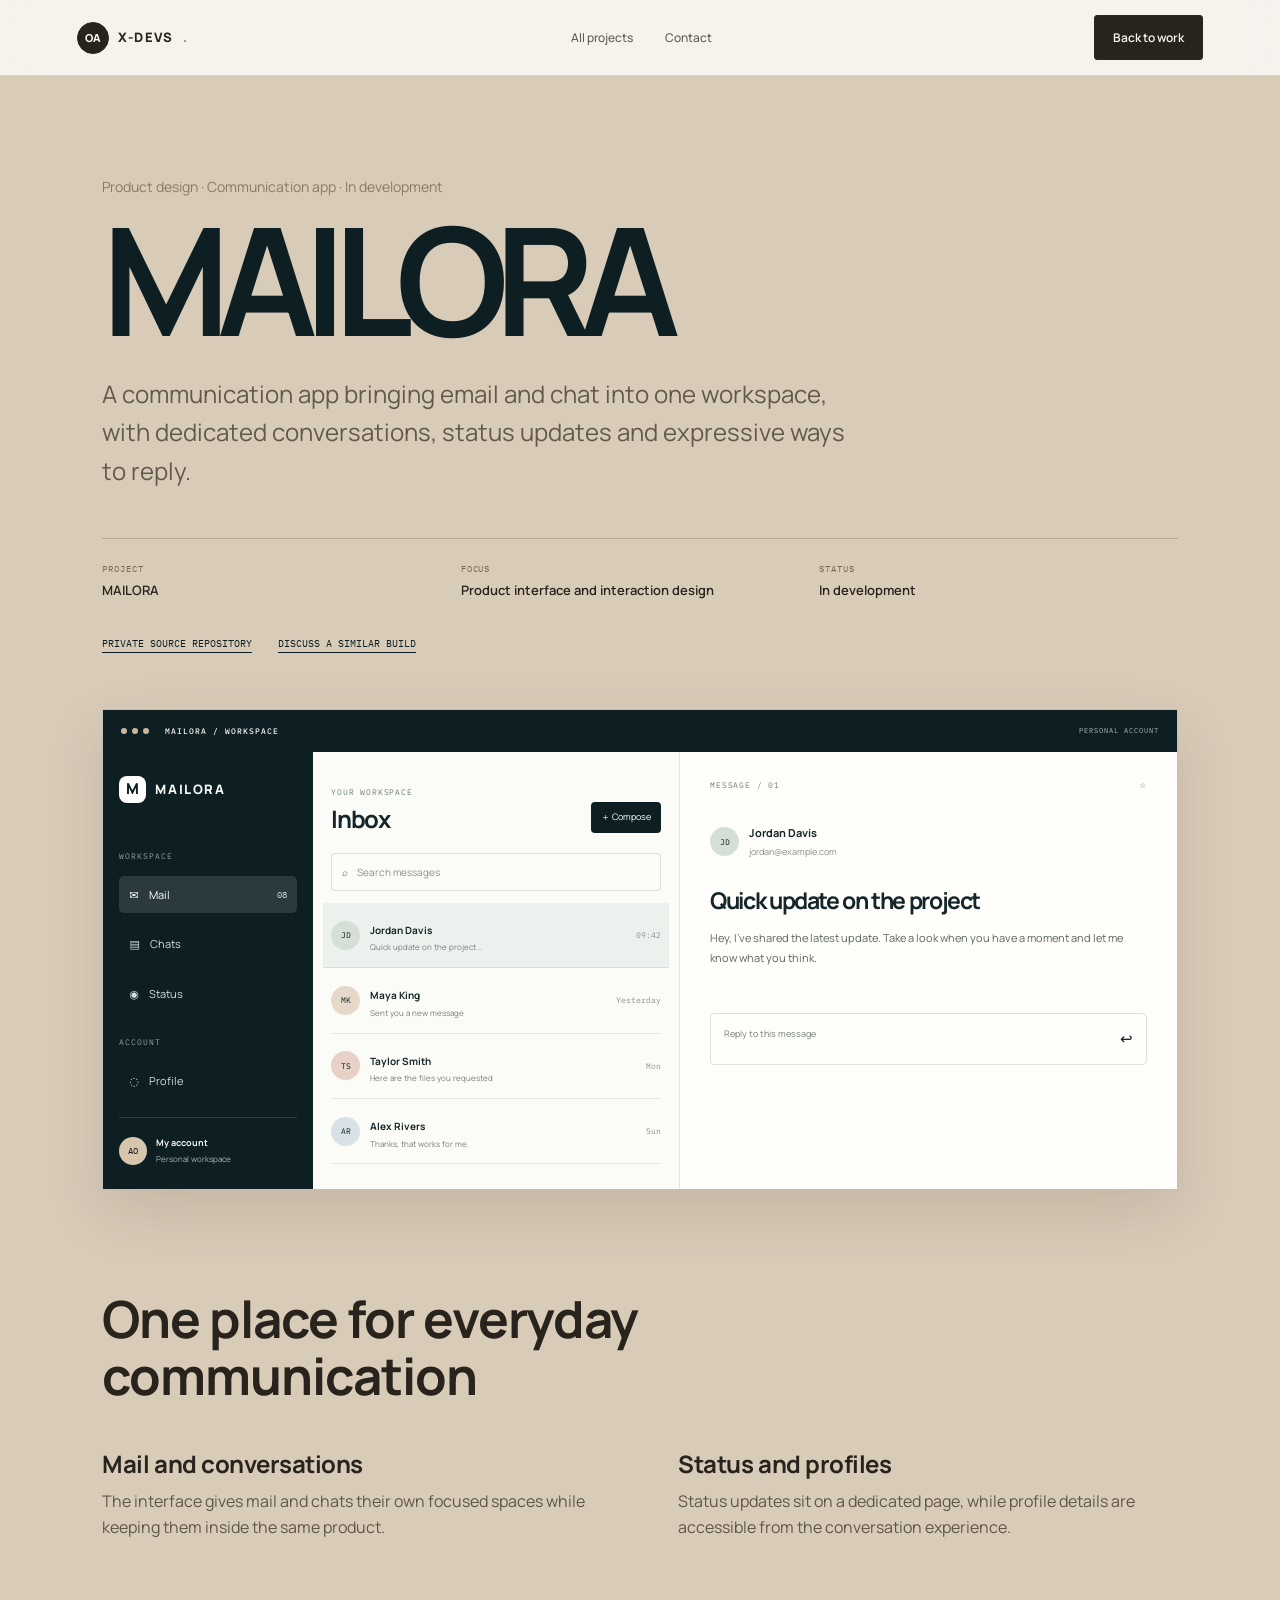
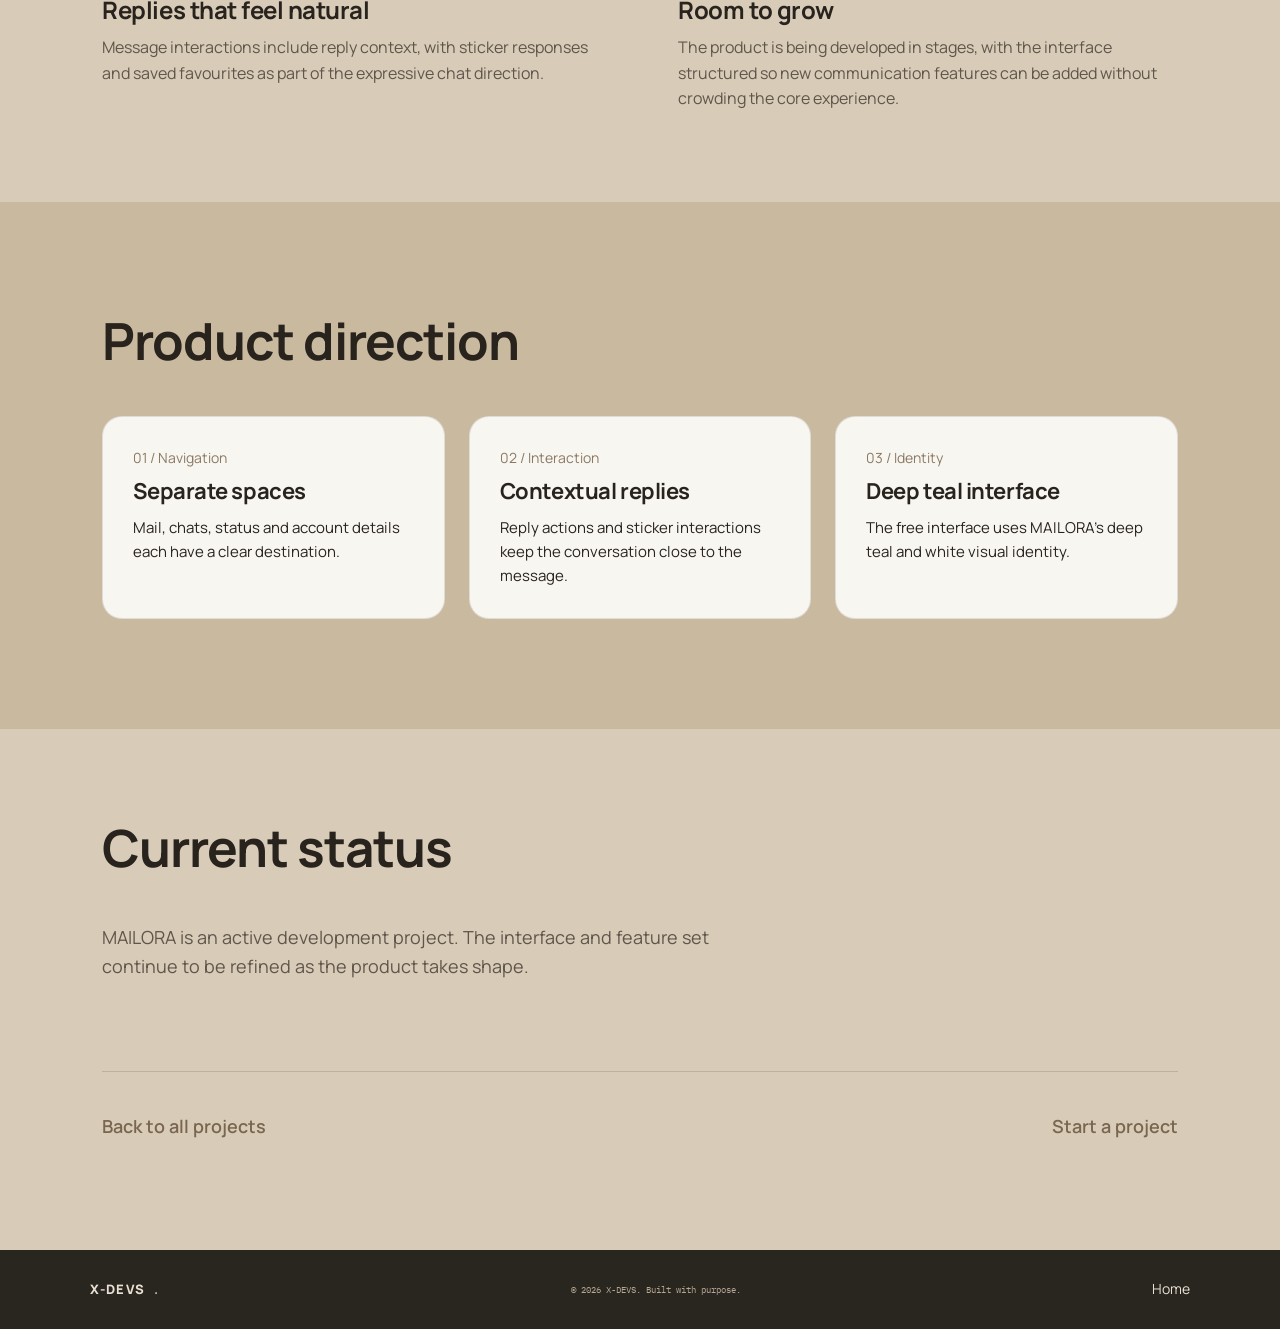
==== project-mailora.html @ 0a4af53b "Add MAILORA product case study" ====
<!DOCTYPE html>
<html lang="en" data-type="software" data-radius="sharp" data-buttons="solid" data-motion="quiet">
<head>
  <meta charset="UTF-8">
  <meta name="viewport" content="width=device-width, initial-scale=1">
  <meta name="description" content="MAILORA is a communication app bringing email and chat into one workspace. Product design and development by X-DEVS.">
  <meta name="theme-color" content="#0D1F23">
  <meta name="page-type" content="software">
  <meta name="site-kind" content="software">
  <title>MAILORA — Product case study | X-DEVS</title>
  <link rel="preconnect" href="https://fonts.googleapis.com">
  <link rel="preconnect" href="https://fonts.gstatic.com" crossorigin>
  <link href="https://fonts.googleapis.com/css2?family=IBM+Plex+Mono:wght@400;500;600&family=Manrope:wght@400;500;600;700;800&display=swap" rel="stylesheet">
  <link rel="stylesheet" href="style.css">
  <link rel="stylesheet" href="portfolio-refresh.css">
</head>
<body class="mailora-case">
  <header class="site-header">
    <a class="wordmark" href="index.html"><span class="wordmark-mark">OA</span> X-DEVS<span class="wordmark-dot">.</span></a>
    <nav aria-label="Case study navigation"><a href="index.html#showcase">All projects</a><a href="index.html#contact">Contact</a></nav>
    <a class="header-cta" href="index.html#showcase">Back to work</a>
  </header>
  <main class="case">
    <section class="case-hero mailora-case-hero">
      <p class="kicker">Product design · Communication app · In development</p>
      <h1>MAILORA</h1>
      <p class="case-lede">A communication app bringing email and chat into one workspace, with dedicated conversations, status updates and expressive ways to reply.</p>
      <dl class="case-meta">
        <div><dt>Project</dt><dd>MAILORA</dd></div>
        <div><dt>Focus</dt><dd>Product interface and interaction design</dd></div>
        <div><dt>Status</dt><dd>In development</dd></div>
      </dl>
      <div class="links"><a href="https://github.com/ghostichukwu002/Mailora" target="_blank" rel="noopener">Private source repository</a><a href="index.html#contact">Discuss a similar build</a></div>
    </section>

    <section class="mailora-product-frame" aria-label="MAILORA interface preview">
      <div class="mailora-product-bar"><span><i></i><i></i><i></i></span><b>MAILORA / WORKSPACE</b><small>PERSONAL ACCOUNT</small></div>
      <div class="mailora-product-ui">
        <aside class="mailora-side">
          <div class="mailora-product-brand"><span>M</span> MAILORA</div>
          <div class="mailora-nav-label">WORKSPACE</div>
          <div class="mailora-nav-item is-current">✉ <span>Mail</span><b>08</b></div>
          <div class="mailora-nav-item">▤ <span>Chats</span></div>
          <div class="mailora-nav-item">◉ <span>Status</span></div>
          <div class="mailora-nav-label">ACCOUNT</div>
          <div class="mailora-nav-item">◌ <span>Profile</span></div>
          <div class="mailora-user"><span>AO</span><div><b>My account</b><small>Personal workspace</small></div></div>
        </aside>
        <div class="mailora-inbox">
          <div class="mailora-inbox-head"><div><small>YOUR WORKSPACE</small><h2>Inbox</h2></div><span>＋ Compose</span></div>
          <div class="mailora-search">⌕ <span>Search messages</span></div>
          <div class="mailora-message is-selected"><span class="mailora-avatar">JD</span><div><b>Jordan Davis</b><p>Quick update on the project...</p></div><time>09:42</time></div>
          <div class="mailora-message"><span class="mailora-avatar alt">MK</span><div><b>Maya King</b><p>Sent you a new message</p></div><time>Yesterday</time></div>
          <div class="mailora-message"><span class="mailora-avatar warm">TS</span><div><b>Taylor Smith</b><p>Here are the files you requested</p></div><time>Mon</time></div>
          <div class="mailora-message"><span class="mailora-avatar pale">AR</span><div><b>Alex Rivers</b><p>Thanks, that works for me.</p></div><time>Sun</time></div>
        </div>
        <div class="mailora-reading">
          <div class="mailora-reading-top"><span>MESSAGE / 01</span><span>☆</span></div>
          <div class="mailora-sender"><span class="mailora-avatar">JD</span><div><b>Jordan Davis</b><small>jordan@example.com</small></div></div>
          <h3>Quick update on the project</h3>
          <p>Hey, I've shared the latest update. Take a look when you have a moment and let me know what you think.</p>
          <div class="mailora-reply">Reply to this message <span>↩</span></div>
        </div>
      </div>
    </section>

    <section class="case-section">
      <h2>One place for everyday communication</h2>
      <div class="case-grid">
        <div><h3>Mail and conversations</h3><p>The interface gives mail and chats their own focused spaces while keeping them inside the same product.</p></div>
        <div><h3>Status and profiles</h3><p>Status updates sit on a dedicated page, while profile details are accessible from the conversation experience.</p></div>
        <div><h3>Replies that feel natural</h3><p>Message interactions include reply context, with sticker responses and saved favourites as part of the expressive chat direction.</p></div>
        <div><h3>Room to grow</h3><p>The product is being developed in stages, with the interface structured so new communication features can be added without crowding the core experience.</p></div>
      </div>
    </section>

    <section class="case-section harbor-band">
      <h2>Product direction</h2>
      <div class="arch">
        <div class="arch-node"><p class="kicker">01 / Navigation</p><h3>Separate spaces</h3><p>Mail, chats, status and account details each have a clear destination.</p></div>
        <div class="arch-node"><p class="kicker">02 / Interaction</p><h3>Contextual replies</h3><p>Reply actions and sticker interactions keep the conversation close to the message.</p></div>
        <div class="arch-node"><p class="kicker">03 / Identity</p><h3>Deep teal interface</h3><p>The free interface uses MAILORA's deep teal and white visual identity.</p></div>
      </div>
    </section>

    <section class="case-section"><h2>Current status</h2><p class="case-note">MAILORA is an active development project. The interface and feature set continue to be refined as the product takes shape.</p></section>
    <nav class="case-next" aria-label="More work"><a href="index.html#showcase">Back to all projects</a><a href="index.html#contact">Start a project</a></nav>
  </main>
  <footer class="site-footer"><span class="wordmark">X-DEVS<span class="wordmark-dot">.</span></span><p>© 2026 X-DEVS. Built with purpose.</p><a href="index.html">Home</a></footer>
</body>
</html>
---- style.css ----
/* =========================
   Okafor Anointing: deep blue system
   Display: Bricolage Grotesque · Body: Hanken Grotesk
========================= */

:root{
  --mid:#06142E;
  --harbor:#0C2250;
  --cobalt:#2A5BD7;
  --cobalt-hi:#3D6FE8;
  --glacier:#9CC3FF;
  --mist:#EEF3FB;
  --ink:#0B1630;
  --slate:#4F6287;
  --text:#E6EEFB;
  --muted:#A9BCDD;
  --dim:#7F95BD;
  --line:rgba(156,195,255,.16);
  --display:"Bricolage Grotesque",system-ui,sans-serif;
  --body:"Hanken Grotesk",system-ui,sans-serif;
}

*{box-sizing:border-box;margin:0;padding:0}
html{scroll-behavior:smooth;scroll-padding-top:96px}
body{
  font-family:var(--body);
  background:var(--mid);
  color:var(--text);
  line-height:1.6;
  -webkit-font-smoothing:antialiased;
  overflow-x:hidden;
}
h1,h2,h3{font-family:var(--display);font-weight:700;letter-spacing:-.02em;line-height:1.1}
a{color:inherit}
ul,ol{list-style:none}
input,select,textarea,button{font:inherit;color:inherit}
:focus-visible{outline:2px solid var(--glacier);outline-offset:3px;border-radius:4px}
[hidden]{display:none!important}

/* Intro curtain */
.intro{position:fixed;inset:0;z-index:300;background:var(--mid);display:grid;place-items:center;animation:introOut .8s ease 1s forwards;pointer-events:none}
.intro-mark{font-family:var(--display);font-weight:700;font-size:44px;letter-spacing:-.04em;color:var(--text);opacity:0;animation:introMark .7s ease .1s forwards}
@keyframes introMark{to{opacity:1}}
@keyframes introOut{to{opacity:0;visibility:hidden}}

/* Scroll progress */
.progress{position:fixed;top:0;left:0;height:2px;width:0;background:var(--glacier);z-index:200}

/* Header */
.site-header{
  position:sticky;top:0;z-index:100;
  height:76px;display:flex;align-items:center;justify-content:space-between;
  padding:0 6vw;
  background:rgba(6,20,46,.72);
  backdrop-filter:blur(14px);
  border-bottom:1px solid transparent;
  transition:border-color .3s ease;
}
.site-header.scrolled{border-color:var(--line)}
.wordmark{font-family:var(--display);font-weight:700;font-size:17px;text-decoration:none;color:var(--text);letter-spacing:-.01em}
.site-header nav{display:flex;gap:32px}
.site-header nav a{position:relative;padding:4px 0;color:var(--muted);text-decoration:none;font-size:14px;font-weight:500;transition:color .25s}
.site-header nav a::after{content:"";position:absolute;left:0;right:0;bottom:-2px;height:1px;background:var(--glacier);transform:scaleX(0);transform-origin:left;transition:transform .4s cubic-bezier(.2,.8,.2,1)}
.site-header nav a:hover,.site-header nav a.active{color:var(--text)}
.site-header nav a:hover::after,.site-header nav a.active::after{transform:scaleX(1)}
.header-cta{background:var(--cobalt);color:#fff;text-decoration:none;font-size:14px;font-weight:600;padding:10px 18px;border-radius:999px;transition:background .25s ease}
.header-cta:hover{background:var(--cobalt-hi)}
.menu-toggle{display:none;background:none;border:0;cursor:pointer;padding:8px}
.menu-toggle i{display:block;width:22px;height:2px;background:var(--text);margin:5px 0;border-radius:2px}

/* Shared sections */
.section{padding:128px 8vw;position:relative}
.section > *{max-width:1240px;margin-left:auto;margin-right:auto}
.section-title{font-size:clamp(38px,4.6vw,64px);max-width:18ch;margin-bottom:56px}
.harbor{background:var(--harbor)}
.light{background:var(--mist);color:var(--ink)}
.light .section-title{color:var(--ink)}
.kicker{font-size:14px;color:var(--glacier);margin-bottom:10px}

/* Reveal on scroll */
[data-reveal]{opacity:0;transform:translateY(22px);transition:opacity .9s ease,transform .9s cubic-bezier(.2,.8,.2,1)}
[data-reveal].is-visible{opacity:1;transform:none}

/* Buttons and text links */
.btn{display:inline-flex;align-items:center;padding:15px 24px;border-radius:999px;text-decoration:none;font-size:15px;font-weight:600;border:0;cursor:pointer;transition:background .25s ease,border-color .25s ease,transform .25s ease,color .25s ease}
.btn.primary{background:var(--cobalt);color:#fff}
.btn.primary:hover{background:var(--cobalt-hi);transform:translateY(-2px)}
.btn.ghost{border:1px solid rgba(156,195,255,.35);color:var(--text)}
.btn.ghost:hover{border-color:var(--glacier);transform:translateY(-2px)}
.text-link{display:inline-block;margin-top:10px;color:var(--glacier);font-weight:600;text-decoration:none;border-bottom:1px solid transparent;transition:border-color .25s}
.text-link:hover{border-color:var(--glacier)}

/* Hero */
.hero{
  min-height:calc(100vh - 76px);
  display:grid;grid-template-columns:1.1fr .9fr;gap:4vw;align-items:center;
  padding:64px 8vw 88px;max-width:1360px;margin:0 auto;
}
.status{display:inline-flex;align-items:center;gap:10px;font-size:14px;color:var(--glacier);margin-bottom:30px}
.pulse{width:8px;height:8px;border-radius:50%;background:var(--glacier);animation:ping 2.4s infinite}
@keyframes ping{0%{box-shadow:0 0 0 0 rgba(156,195,255,.55)}70%,100%{box-shadow:0 0 0 12px rgba(156,195,255,0)}}
.hero h1{font-size:clamp(46px,6vw,88px);line-height:1;letter-spacing:-.04em}
.line{display:block;overflow:hidden;padding-bottom:.08em}
.line span{display:inline-block;transform:translateY(110%);animation:rise 1s cubic-bezier(.2,.8,.2,1) forwards;animation-delay:calc(var(--i,0) * .14s + 1.2s)}
@keyframes rise{to{transform:none}}
.lead{font-size:19px;color:var(--muted);max-width:34em;margin:28px 0 26px}
.roles{display:flex;gap:8px;flex-wrap:wrap;margin-bottom:36px}
.roles li{font-size:13px;color:var(--text);background:var(--harbor);border:1px solid var(--line);padding:6px 14px;border-radius:999px}
.hero-actions{display:flex;gap:14px;flex-wrap:wrap}

/* Hero diagram */
.hero-map{margin:0}
.hero-map svg{width:100%;height:auto;display:block}
.map-path{fill:none;stroke:var(--glacier);stroke-width:1.5;opacity:.85;stroke-dasharray:1;stroke-dashoffset:1;animation:draw 1.6s ease 2s forwards}
@keyframes draw{to{stroke-dashoffset:0}}
.node{opacity:0;animation:fade .6s ease forwards;animation-delay:var(--d,0s)}
@keyframes fade{to{opacity:1}}
.node text{fill:var(--muted);font:500 14px var(--body)}
.node .dot{fill:var(--mid);stroke:var(--glacier);stroke-width:1.5}
.node.launch .dot{fill:var(--cobalt);stroke:var(--cobalt)}
.node.launch text{fill:var(--text)}
.halo{fill:var(--cobalt);opacity:.45;transform-box:fill-box;transform-origin:center;animation:halo 2.6s ease-out infinite 3.2s}
@keyframes halo{from{transform:scale(1);opacity:.45}to{transform:scale(3.4);opacity:0}}

/* About */
.split{display:grid;grid-template-columns:1fr 1fr;gap:8vw;align-items:start}
.split .section-title{margin-bottom:0}
.prose p{color:var(--muted);margin-bottom:18px}
.prose .big{font-size:24px;line-height:1.4;color:var(--text);font-weight:500}
.stat-cards{display:grid;grid-template-columns:repeat(3,1fr);gap:18px;margin-top:88px}
.stat-card{background:var(--mid);border:1px solid var(--line);border-radius:18px;padding:28px}
.stat-card dt{font-size:14px;color:var(--dim)}
.stat-card dd{font-family:var(--display);font-size:30px;font-weight:700;margin-top:10px;letter-spacing:-.02em;color:var(--text)}

/* Showcase tabs */
.tabs{display:inline-flex;gap:4px;padding:5px;border-radius:999px;background:var(--mid);border:1px solid var(--line);margin-bottom:48px;flex-wrap:wrap}
.tab{background:none;border:0;padding:11px 22px;border-radius:999px;color:var(--muted);font-size:15px;font-weight:600;cursor:pointer;transition:background .3s ease,color .3s ease}
.tab:hover{color:var(--text)}
.tab.is-active{background:var(--cobalt);color:#fff}
.panel{animation:panelIn .6s cubic-bezier(.2,.8,.2,1)}
@keyframes panelIn{from{opacity:0;transform:translateY(12px)}to{opacity:1;transform:none}}

/* Project cards */
.project-grid{display:grid;grid-template-columns:repeat(3,1fr);gap:24px}
.project-card{display:flex;flex-direction:column;background:var(--mid);border:1px solid var(--line);border-radius:20px;overflow:hidden;text-decoration:none;transition:border-color .3s ease,transform .4s cubic-bezier(.2,.8,.2,1)}
.project-card:hover{border-color:rgba(156,195,255,.4);transform:translateY(-4px)}
.project-card--feature{grid-column:span 2}
.thumb{height:260px;overflow:hidden;background:var(--harbor)}
.thumb img{width:100%;height:100%;object-fit:cover;object-position:top;display:block;transition:transform 1.2s cubic-bezier(.2,.8,.2,1)}
.project-card:hover .thumb img{transform:scale(1.03)}
.card-body{padding:26px 26px 30px}
.card-body h3{font-size:24px;margin-bottom:8px}
.card-body > p:not(.kicker){color:var(--muted);font-size:15px}
.card-link{display:inline-block;margin-top:16px;color:var(--glacier);font-weight:600;font-size:15px}
.vis{height:200px;display:flex;align-items:center;justify-content:center;background:var(--harbor)}
.vis-rx{background:radial-gradient(circle at 30% 20%,var(--cobalt),var(--harbor) 72%)}
.vis-rx span{font-family:var(--display);font-weight:700;font-size:72px;letter-spacing:-.05em;color:#fff}
.vis-dash{align-items:flex-end;gap:12px;padding:32px}
.vis-dash i{flex:1;height:var(--h);border-radius:6px 6px 2px 2px;background:linear-gradient(var(--glacier),var(--cobalt))}
.vis-brand{display:grid;grid-template-columns:repeat(3,1fr);gap:10px;padding:18px}
.vis-brand i{border-radius:12px;background:var(--c)}

/* Tech stack chips */
.chips{display:grid;grid-template-columns:repeat(4,1fr);gap:14px}
.chip{display:flex;align-items:center;gap:14px;background:var(--mid);border:1px solid var(--line);border-radius:16px;padding:18px 20px;font-weight:600;transition:border-color .3s ease,transform .3s ease}
.chip:hover{border-color:rgba(156,195,255,.4);transform:translateY(-2px)}
.chip-mark{display:grid;place-items:center;width:42px;height:42px;border-radius:12px;background:var(--cobalt);color:#fff;font-family:var(--display);font-weight:700;font-size:14px;letter-spacing:.02em}

/* Design tab */
.design-grid{display:grid;grid-template-columns:1.1fr 1fr;gap:6vw;align-items:start}
.palette{display:grid;grid-template-columns:repeat(5,1fr);gap:0;border-radius:20px;overflow:hidden;border:1px solid var(--line);height:360px}
.swatch{background:var(--c);display:flex;flex-direction:column;justify-content:flex-end;padding:16px;color:#E6EEFB}
.swatch span{font-weight:600;font-size:14px}
.swatch small{font-size:12px;opacity:.75}
.swatch:nth-child(n+3){color:#06142E}
.design-notes h3{font-size:30px;margin-bottom:14px}
.design-notes > p{color:var(--muted);margin-bottom:24px}
.check-list li{position:relative;padding:10px 0 10px 28px;border-top:1px solid var(--line);color:var(--text)}
.check-list li::before{content:"";position:absolute;left:2px;top:19px;width:10px;height:6px;border-left:2px solid var(--glacier);border-bottom:2px solid var(--glacier);transform:rotate(-45deg)}

/* Services (light) */
.services-grid{display:grid;grid-template-columns:1fr 1fr;gap:0 7vw}
.service{padding:36px 0;border-top:1px solid #C9D6EA}
.service h3{font-size:26px;color:var(--ink);margin-bottom:10px}
.service p:not(.kicker){color:var(--slate);max-width:32em}
.service .kicker{color:var(--cobalt)}

/* Process */
.steps{display:grid;grid-template-columns:repeat(4,1fr);gap:28px}
.steps li{border-top:2px solid var(--cobalt);padding-top:24px}
.steps span{font-family:var(--display);font-weight:600;font-size:15px;color:var(--cobalt)}
.steps h3{font-size:24px;color:var(--ink);margin:12px 0 10px}
.steps p{color:var(--slate);font-size:15px}

/* Contact */
.contact{padding-top:40px}
.contact-card{position:relative;overflow:hidden;background:var(--harbor);border:1px solid var(--line);border-radius:28px;padding:72px 7vw;display:grid;grid-template-columns:1fr 1fr;gap:6vw;align-items:start}
.contact-card::before{content:"";position:absolute;width:560px;height:560px;right:-220px;top:-240px;border-radius:50%;background:radial-gradient(circle,rgba(42,91,215,.45),transparent 65%);pointer-events:none}
.contact-intro,.contact-form{position:relative}
.contact-intro h2{font-size:clamp(38px,4.6vw,60px);margin-bottom:18px}
.contact-intro > p{color:var(--muted);max-width:30em;margin-bottom:36px}
.contact-links{display:flex;gap:26px;flex-wrap:wrap}
.contact-links a{color:var(--muted);text-decoration:none;font-size:15px;transition:color .25s}
.contact-links a:hover{color:var(--text)}
.contact-form{display:grid;gap:18px}
.contact-form label{display:grid;gap:8px;font-size:14px;color:var(--muted)}
.contact-form input,.contact-form select,.contact-form textarea{background:var(--mid);border:1px solid var(--line);border-radius:12px;padding:13px 15px;color:var(--text);transition:border-color .25s ease}
.contact-form textarea{resize:vertical;min-height:120px}
.contact-form input:focus,.contact-form select:focus,.contact-form textarea:focus{outline:none;border-color:var(--glacier)}
.contact-form option{background:var(--mid)}
.contact-form .btn{justify-self:start;margin-top:6px}

/* Footer */
.site-footer{border-top:1px solid var(--line);padding:36px 8vw;display:flex;align-items:center;justify-content:space-between;gap:24px;flex-wrap:wrap;font-size:14px;color:var(--dim)}
.site-footer p{flex:1;text-align:center}
.site-footer > a{color:var(--muted);text-decoration:none}
.site-footer > a:hover{color:var(--text)}
.tech{display:flex;gap:10px}
.tech a,.tech span{width:38px;height:38px;display:grid;place-items:center;border-radius:11px;border:1px solid var(--line);color:var(--glacier);transition:background .25s ease,color .25s ease,border-color .25s ease}
.tech a:hover{background:var(--cobalt);border-color:var(--cobalt);color:#fff}
.tech svg{width:18px;height:18px;display:block}

/* Case study page */
.case{max-width:1240px;margin:0 auto;padding:0 8vw}
.case-hero{padding:96px 0 56px}
.case-hero h1{font-size:clamp(56px,8vw,120px);letter-spacing:-.05em;line-height:.95;margin-bottom:24px}
.case-lede{font-size:21px;color:var(--muted);max-width:36em;margin-bottom:48px}
.case-meta{display:grid;grid-template-columns:repeat(3,1fr);border-top:1px solid var(--line);margin-bottom:36px}
.case-meta div{padding:24px 24px 0 0}
.case-meta dt{font-size:14px;color:var(--dim)}
.case-meta dd{margin-top:6px;font-weight:600}
.links{display:flex;gap:26px;flex-wrap:wrap}
.links a{color:var(--text);font-weight:600;text-decoration:none;border-bottom:1px solid var(--glacier);padding-bottom:2px;transition:color .25s}
.links a:hover{color:var(--glacier)}
.case-shot{margin:0 0 110px;border-radius:20px;overflow:hidden;border:1px solid var(--line)}
.case-shot img{display:block;width:100%;height:auto}
.case-section{margin-bottom:110px}
.case-section > h2{font-size:clamp(34px,4vw,52px);margin-bottom:48px;max-width:16ch}
.case-grid{display:grid;grid-template-columns:1fr 1fr;gap:56px 6vw}
.case-grid h3{font-size:24px;margin-bottom:12px}
.case-grid p,.case-note{color:var(--muted);max-width:34em}
.harbor-band{background:var(--harbor);margin:0 -8vw 110px;padding:110px 8vw;border-radius:0}
.arch{display:grid;grid-template-columns:repeat(3,1fr);gap:24px}
.arch-node{background:var(--mid);border:1px solid var(--line);border-radius:20px;padding:30px}
.arch-node h3{font-size:22px;margin-bottom:12px}
.arch-node p:not(.kicker){color:var(--muted);font-size:15px}
.case-note{font-size:18px}
.case-next{display:flex;justify-content:space-between;gap:20px;flex-wrap:wrap;padding:40px 0 110px;border-top:1px solid var(--line)}
.case-next a{color:var(--glacier);font-weight:600;text-decoration:none;font-size:18px}
.case-next a:hover{color:var(--text)}

/* Mobile */
@media (max-width:980px){
  .project-grid{grid-template-columns:1fr 1fr}
  .project-card--feature{grid-column:span 2}
  .chips{grid-template-columns:1fr 1fr}
  .arch{grid-template-columns:1fr}
}
@media (max-width:860px){
  .site-header{padding:0 5vw}
  .menu-toggle{display:block}
  .site-header nav,.header-cta{display:none}
  .site-header nav.open{
    display:flex;position:absolute;top:76px;left:0;right:0;
    flex-direction:column;gap:18px;padding:24px 5vw;
    background:var(--mid);border-bottom:1px solid var(--line);
  }
  .hero{grid-template-columns:1fr;padding:48px 6vw 72px;min-height:auto}
  .hero-map{order:-1;max-width:460px}
  .section{padding:88px 6vw}
  .split,.services-grid,.design-grid,.contact-card,.case-grid{grid-template-columns:1fr}
  .stat-cards,.case-meta{grid-template-columns:1fr}
  .project-grid{grid-template-columns:1fr}
  .project-card--feature{grid-column:auto}
  .steps{grid-template-columns:1fr 1fr;gap:36px 24px}
  .contact-card{padding:52px 7vw}
  .palette{height:280px}
  .harbor-band{margin:0 -6vw 88px;padding:88px 6vw}
  .site-footer{flex-direction:column;align-items:flex-start}
  .site-footer p{text-align:left}
  .case{padding:0 6vw}
}
@media (max-width:520px){
  .steps,.chips{grid-template-columns:1fr}
  .palette{grid-template-columns:1fr;height:auto}
  .swatch{height:72px;flex-direction:row;justify-content:space-between;align-items:center}
}

/* Reduced motion */
@media (prefers-reduced-motion:reduce){
  *,*::before,*::after{animation:none!important;transition:none!important;scroll-behavior:auto!important}
  .intro{display:none}
  .line span{transform:none}
  .map-path{stroke-dashoffset:0}
  .node{opacity:1}
  [data-reveal]{opacity:1;transform:none}
}

/* =========================
   Active motion: hero and front page
   (all of it is switched off by the reduced-motion rule above)
========================= */

/* Hero ambient glows */
.hero{position:relative;overflow:hidden}
.hero > .hero-copy,.hero > .hero-map{position:relative;z-index:1}
.ambient{position:absolute;inset:0;z-index:0;pointer-events:none;overflow:hidden}
.ambient i{position:absolute;border-radius:50%;filter:blur(72px)}
.ambient i:nth-child(1){width:520px;height:520px;left:-140px;top:-170px;background:var(--cobalt);opacity:.45;animation:drift1 22s ease-in-out infinite}
.ambient i:nth-child(2){width:440px;height:440px;right:-120px;bottom:-180px;background:var(--cobalt-hi);opacity:.28;animation:drift2 26s ease-in-out infinite}
.ambient i:nth-child(3){width:260px;height:260px;left:44%;top:38%;background:var(--glacier);opacity:.14;animation:drift3 18s ease-in-out infinite}
@keyframes drift1{0%,100%{transform:translate(0,0)}50%{transform:translate(100px,70px)}}
@keyframes drift2{0%,100%{transform:translate(0,0)}50%{transform:translate(-90px,-60px)}}
@keyframes drift3{0%,100%{transform:translate(0,0) scale(1)}50%{transform:translate(-70px,50px) scale(1.15)}}

/* Rotating role word */
.rotator-line{font-family:var(--display);font-size:clamp(20px,2.2vw,26px);font-weight:600;color:var(--text);margin-bottom:18px}
.rotator{display:inline-grid;vertical-align:bottom;color:var(--glacier);text-align:left}
.rotator > span{grid-area:1/1;opacity:0;white-space:nowrap;animation:rot 9s ease-in-out infinite}
.rotator > span:nth-child(2){animation-delay:3s}
.rotator > span:nth-child(3){animation-delay:6s}
@keyframes rot{0%{opacity:0;transform:translateY(14px)}4%,28%{opacity:1;transform:none}33%,100%{opacity:0;transform:translateY(-14px)}}

/* Hero diagram: orbit, travelling light, pulsing nodes */
.orbit{fill:none;stroke:rgba(156,195,255,.22);stroke-width:1;stroke-dasharray:3 9;transform-origin:260px 220px;animation:spin 48s linear infinite}
@keyframes spin{to{transform:rotate(360deg)}}
.flow{fill:none;stroke:var(--glacier);stroke-width:2.5;stroke-linecap:round;stroke-dasharray:.07 .93;opacity:0;animation:flow 3.2s linear infinite,showFlow .5s ease forwards;filter:drop-shadow(0 0 4px rgba(156,195,255,.8))}
@keyframes flow{to{stroke-dashoffset:-1}}
@keyframes showFlow{to{opacity:1}}
.ping{fill:none;stroke:var(--glacier);stroke-width:1.2;transform-box:fill-box;transform-origin:center;animation:halo 3s ease-out infinite}
.node.launch .ping{display:none}

/* Front page marquee */
.marquee{overflow:hidden;background:var(--cobalt);color:#fff;padding:20px 0}
.marquee-track{display:flex;width:max-content;animation:marquee 30s linear infinite}
.marquee:hover .marquee-track{animation-play-state:paused}
.marquee-track span{display:inline-flex;align-items:center;gap:44px;padding-right:44px;font-family:var(--display);font-weight:600;font-size:clamp(22px,2.6vw,34px);letter-spacing:-.01em;white-space:nowrap}
.marquee-track span::after{content:"";width:9px;height:9px;background:var(--glacier);transform:rotate(45deg);flex:none}
@keyframes marquee{to{transform:translateX(-50%)}}

/* Live indicator */
.live{display:inline-block;width:8px;height:8px;border-radius:50%;background:var(--glacier);margin-right:10px;vertical-align:middle;animation:ping2 2s infinite}
@keyframes ping2{0%{box-shadow:0 0 0 0 rgba(156,195,255,.6)}70%,100%{box-shadow:0 0 0 10px rgba(156,195,255,0)}}

/* Dashboard card bars keep moving */
.vis-dash i{transform-origin:bottom;animation:bar 3.6s ease-in-out infinite;animation-delay:calc(var(--k,0) * .35s)}
@keyframes bar{0%,100%{transform:scaleY(.6)}50%{transform:scaleY(1)}}


/* 2026 portfolio polish — stronger hierarchy, depth and mobile clarity */
:root{
  --mid:#080D1C;
  --harbor:#101A31;
  --cobalt:#4169F5;
  --cobalt-hi:#6486FF;
  --glacier:#A9C3FF;
  --mist:#F2F5FC;
  --ink:#10182B;
  --line:rgba(169,195,255,.15);
}
body{background:var(--mid);background-image:radial-gradient(ellipse at 82% 4%,rgba(65,105,245,.12),transparent 32%),radial-gradient(ellipse at 8% 38%,rgba(65,105,245,.06),transparent 28%)}
.site-header{height:82px;padding-inline:7vw}
.wordmark{display:inline-flex;align-items:center;gap:9px;letter-spacing:.09em;font-size:13px;font-weight:800}
.wordmark-mark{display:grid;place-items:center;width:31px;height:31px;border-radius:10px;background:linear-gradient(145deg,#6486ff,#3154db);color:#fff;font-family:var(--display);font-size:13px;letter-spacing:-.04em;box-shadow:0 6px 22px rgba(65,105,245,.3)}
.wordmark-dot{color:var(--glacier)}
.identity{font-size:11px;letter-spacing:.19em;font-weight:700;color:var(--glacier);margin-bottom:17px}
.identity span{color:#6f8ce8;padding:0 5px}
.hero{min-height:calc(100vh - 82px);padding-top:76px;padding-bottom:100px}
.hero h1{max-width:900px;font-size:clamp(52px,6.7vw,96px);line-height:.99;letter-spacing:-.055em}
.hero h1 .line:last-child{color:var(--glacier)}
.lead{max-width:590px;line-height:1.75;font-size:18px}
.hero-map{filter:drop-shadow(0 24px 70px rgba(38,74,180,.12))}
.btn{padding:15px 25px}
.btn.primary{box-shadow:0 10px 28px rgba(65,105,245,.25)}
.section{padding-top:138px;padding-bottom:138px}
.section-title{letter-spacing:-.045em}
.harbor{background:linear-gradient(145deg,#111e39,#0e1930)}
.stat-card{background:rgba(8,13,28,.58);border-radius:16px;transition:transform .3s,border-color .3s}
.stat-card:hover{transform:translateY(-4px);border-color:rgba(169,195,255,.4)}
.project-grid{gap:22px}
.project-card{border-radius:22px;background:linear-gradient(155deg,#101a31,#0a1225);box-shadow:0 12px 36px rgba(0,0,0,.12)}
.project-card:hover{transform:translateY(-7px);box-shadow:0 24px 54px rgba(0,0,0,.22);border-color:rgba(169,195,255,.48)}
.thumb{height:300px}
.vis{height:220px}
.vis-nex{position:relative;overflow:hidden;background:radial-gradient(ellipse at 75% 35%,rgba(77,116,255,.55),transparent 38%),linear-gradient(135deg,#111c3a,#080d1c 72%)}
.vis-nex::before,.vis-nex::after{content:"";position:absolute;border:1px solid rgba(169,195,255,.22);border-radius:50%;width:250px;height:250px;transform:rotate(-28deg) scaleX(1.6)}
.vis-nex::after{width:330px;height:330px;opacity:.45}
.vis-nex>span{position:relative;z-index:1;font-family:var(--display);font-size:52px;font-weight:800;letter-spacing:-.07em;color:#fff;text-shadow:0 8px 35px rgba(65,105,245,.6)}
.vis-nex>span span{color:var(--glacier)}
.vis-nex>i{position:absolute;width:9px;height:9px;border-radius:50%;background:#fff;box-shadow:0 0 22px 8px rgba(169,195,255,.55);right:22%;top:26%}
.card-body{padding:28px}
.card-body h3{letter-spacing:-.035em}
.card-link{font-size:14px}
.tabs{background:rgba(8,13,28,.8);padding:6px}
.tab{padding:12px 24px}
.light{background:var(--mist)}
.services-grid{gap:0 8vw}
.service{padding:40px 0}
.service h3{letter-spacing:-.035em}
.contact-card{background:linear-gradient(135deg,#14254b,#101a31 70%);border-radius:30px;box-shadow:0 28px 90px rgba(0,0,0,.2)}
.contact-form input,.contact-form select,.contact-form textarea{background:rgba(8,13,28,.7);border-color:rgba(169,195,255,.2)}
.contact-form input:hover,.contact-form select:hover,.contact-form textarea:hover{border-color:rgba(169,195,255,.45)}
.site-footer{padding-top:42px;padding-bottom:42px}
@media(max-width:860px){
  .site-header{height:74px}
  .hero{padding-top:42px;gap:24px}
  .hero-map{max-width:380px;margin-inline:auto}
  .identity{font-size:10px;letter-spacing:.13em}
  .section{padding-top:92px;padding-bottom:92px}
  .thumb{height:230px}
  .project-card{min-width:0}
}
@media(max-width:520px){
  .hero h1{font-size:clamp(44px,12vw,64px)}
  .lead{font-size:16px}
  .hero-actions{gap:10px}
  .btn{padding:13px 19px}
  .stat-card dd{font-size:25px}
  .card-body{padding:22px}
  .vis{height:185px}
}


/* SANDSTORM MATTE + WHITE — warm, quiet, premium */
:root{
  --mid:#D8CBB8;
  --harbor:#C9B99F;
  --cobalt:#8A755B;
  --cobalt-hi:#6F5D49;
  --glacier:#78664F;
  --mist:#FFFFFF;
  --ink:#28231D;
  --slate:#655B4E;
  --text:#28231D;
  --muted:#5F564B;
  --dim:#786D60;
  --line:rgba(76,61,43,.16);
}
html{background:#D8CBB8}
body{
  background:#D8CBB8;
  background-image:radial-gradient(ellipse at 82% 4%,rgba(255,255,255,.62),transparent 34%),radial-gradient(ellipse at 8% 42%,rgba(161,139,108,.16),transparent 32%);
  color:var(--text);
}
.site-header{
  background:rgba(248,246,241,.88);
  border-bottom-color:rgba(76,61,43,.12);
  box-shadow:0 5px 25px rgba(70,56,38,.035);
}
.site-header nav a{color:#655B4E}
.site-header nav a:hover,.site-header nav a.active{color:#28231D}
.site-header nav a::after{background:#8A755B}
.wordmark{color:#28231D}
.wordmark-mark{background:linear-gradient(145deg,#A99576,#78664F);color:#fff;box-shadow:0 6px 20px rgba(91,72,48,.2)}
.wordmark-dot,.identity,.identity span{color:#8A755B}
.menu-toggle i{background:#28231D}
.header-cta,.btn.primary{background:#78664F;color:#fff;box-shadow:0 9px 25px rgba(91,72,48,.16)}
.header-cta:hover,.btn.primary:hover{background:#62513F}
.hero h1,.section-title,h2,h3{color:#28231D}
.hero h1 .line:last-child{color:#8A755B}
.lead,.node text{color:#5F564B;fill:#5F564B}
.status,.text-link,.kicker,.rotator{color:#78664F}
.pulse,.live{background:#8A755B}
.roles li{background:rgba(255,255,255,.72);color:#443B31;border-color:rgba(76,61,43,.13)}
.btn.ghost{color:#514638;border-color:rgba(76,61,43,.3)}
.btn.ghost:hover{border-color:#78664F}
.node .dot{fill:#fff;stroke:#8A755B}
.node.launch .dot{fill:#8A755B;stroke:#8A755B}
.node.launch text{fill:#28231D}
.halo{fill:#A99576}
.map-path{stroke:#8A755B}
.orbit{stroke:rgba(120,102,79,.25)}
.flow{stroke:#8A755B;filter:drop-shadow(0 0 4px rgba(120,102,79,.25))}
.ping{stroke:#8A755B}
.ambient i:nth-child(1){background:#B9A88E;opacity:.25}
.ambient i:nth-child(2){background:#fff;opacity:.7}
.ambient i:nth-child(3){background:#8A755B;opacity:.1}
.harbor,.harbor-band{background:#C9B99F;color:#28231D}
.harbor .section-title,.harbor h2,.harbor h3,.harbor p{color:inherit}
.light{background:#fff;color:#28231D}
.light .section-title{color:#28231D}
.stat-card{background:rgba(255,255,255,.72);border:1px solid rgba(76,61,43,.12);color:#28231D}
.stat-card dt,.stat-card dd{color:#28231D}
.project-card{background:#fff;color:#28231D;border:1px solid rgba(76,61,43,.12);box-shadow:0 12px 34px rgba(74,59,39,.08)}
.project-card h3,.project-card p{color:#28231D}
.project-card .kicker{color:#8A755B}
.project-card:hover{box-shadow:0 22px 48px rgba(74,59,39,.14);border-color:rgba(120,102,79,.35)}
.vis-nex{background:radial-gradient(ellipse at 75% 35%,rgba(255,255,255,.45),transparent 38%),linear-gradient(135deg,#B8A78D,#77644D 72%)}
.vis-nex::before,.vis-nex::after{border-color:rgba(255,255,255,.3)}
.vis-nex>span{color:#fff;text-shadow:0 8px 30px rgba(54,42,28,.25)}
.vis-nex>span span{color:#F3EDE3}
.vis-nex>i{background:#fff;box-shadow:0 0 22px 8px rgba(255,255,255,.45)}
.tabs{background:rgba(255,255,255,.72);border:1px solid rgba(76,61,43,.12)}
.tab{color:#5F564B}
.tab.active{background:#78664F;color:#fff}
.service,.arch-node{border-color:var(--line)}
.arch-node{background:#fff;color:#28231D}
.arch-node h3,.arch-node p:not(.kicker){color:#28231D}
.contact-card{background:linear-gradient(135deg,#FDFCF9,#E9E0D3 75%);border:1px solid rgba(76,61,43,.13);box-shadow:0 24px 65px rgba(74,59,39,.1);color:#28231D}
.contact-card h2,.contact-card h3,.contact-card p{color:#28231D}
.contact-form input,.contact-form select,.contact-form textarea{background:#fff;color:#28231D;border:1px solid rgba(76,61,43,.2)}
.contact-form input::placeholder,.contact-form textarea::placeholder{color:#887D70}
.contact-form input:hover,.contact-form select:hover,.contact-form textarea:hover{border-color:#8A755B}
.marquee{background:#78664F;color:#fff}
.marquee-track span::after{background:#E7DDCE}
.progress{background:#8A755B}
.site-footer{color:#514638;border-top-color:rgba(76,61,43,.14)}
.site-footer a{color:#78664F}
.case{color:#28231D}
.case h1,.case h2,.case h3{color:#28231D}
.case-note,.case p{color:#5F564B}
.case-next a{color:#78664F}
.intro{background:#D8CBB8}
.intro-mark{color:#28231D}
:focus-visible{outline-color:#78664F}
@media(max-width:860px){
  .site-header nav.open{background:rgba(248,246,241,.98);border-bottom-color:rgba(76,61,43,.16)}
}


/* Creative design portfolio */
.sr-only{position:absolute;width:1px;height:1px;padding:0;margin:-1px;overflow:hidden;clip:rect(0,0,0,0);white-space:nowrap;border:0}
.header-name{display:inline-block;min-width:8ch;transition:opacity .28s ease,transform .28s ease}
.header-name.is-changing{opacity:0;transform:translateY(7px)}
.eyebrow{font-size:11px;font-weight:800;letter-spacing:.2em;color:var(--cobalt);margin-bottom:18px}
.creative-studio{background:#F8F6F1;color:#28231D}
.creative-heading{display:grid;grid-template-columns:1.15fr .7fr;gap:8vw;align-items:end;margin-bottom:54px}
.creative-heading .section-title{max-width:13ch}
.creative-intro{color:#655B4E;max-width:34em;font-size:17px;line-height:1.8}
.creative-grid{display:grid;grid-template-columns:repeat(4,minmax(0,1fr));gap:18px}
.creative-piece{min-width:0}
.artwork{height:340px;position:relative;overflow:hidden;border-radius:20px;padding:25px;display:flex;flex-direction:column;justify-content:space-between;isolation:isolate;box-shadow:0 14px 34px rgba(60,47,31,.11);transition:transform .35s ease,box-shadow .35s ease}
.creative-piece:hover .artwork{transform:translateY(-7px) rotate(-.5deg);box-shadow:0 24px 46px rgba(60,47,31,.16)}
.artwork small,.artwork span{font-size:9px;font-weight:800;letter-spacing:.16em}
.artwork strong{font-family:var(--display);font-size:clamp(28px,3vw,43px);line-height:.92;letter-spacing:-.065em;position:relative;z-index:2}
.artwork-flyer{background:#D8CBB8;color:#28231D}
.artwork-flyer .art-kicker{color:#78664F}
.artwork-flyer strong{font-size:clamp(40px,4vw,58px)}
.artwork-flyer i{position:absolute;width:220px;height:220px;border:34px solid #8A755B;border-radius:50%;right:-72px;top:58px;z-index:-1;opacity:.8}
.artwork-flyer small{color:#78664F}
.artwork-brand{background:#78664F;color:#fff}
.artwork-brand::before{content:"";position:absolute;inset:15px;border:1px solid rgba(255,255,255,.35);border-radius:50%;transform:scaleX(.72) rotate(28deg)}
.brand-orbit{font-family:var(--display);font-size:70px;font-weight:800;line-height:1;color:#E9E0D3}
.artwork-brand strong{font-size:36px}
.artwork-brand small{color:#E9E0D3}
.artwork-brand i{position:absolute;width:120px;height:120px;border-radius:50%;background:#C9B99F;right:-30px;bottom:38px;z-index:-1}
.artwork-campaign{background:#28231D;color:#F8F6F1}
.artwork-campaign>span{color:#C9B99F}
.artwork-campaign strong{font-size:43px}
.campaign-shape{position:absolute;width:180px;height:180px;border-radius:50%;right:-58px;top:70px;background:#A99576;z-index:-1;box-shadow:0 0 0 24px rgba(201,185,159,.16),0 0 0 48px rgba(201,185,159,.1)}
.artwork-campaign small{color:#C9B99F}
.artwork-social{background:#E9E0D3;color:#28231D}
.artwork-social>span{font-size:11px;letter-spacing:.18em;font-weight:800}
.artwork-social strong{font-size:35px}
.social-stamp{position:absolute;right:17px;bottom:20px;border:1px solid #78664F;border-radius:50%;width:90px;height:90px;display:grid;place-content:center;text-align:center;font-size:10px;font-weight:800;letter-spacing:.1em;transform:rotate(12deg);background:#F8F6F1}
.creative-caption{padding:20px 4px 0}
.creative-caption h3{font-size:21px;margin-bottom:7px}
.creative-caption p{font-size:14px;color:#655B4E;line-height:1.65}
.creative-note{margin-top:28px;font-size:12px;color:#786D60}
@media(max-width:980px){.creative-grid{grid-template-columns:repeat(2,minmax(0,1fr))}.artwork{height:320px}}
@media(max-width:860px){.creative-heading{grid-template-columns:1fr;gap:20px}.creative-grid{gap:14px}}
@media(max-width:520px){.creative-grid{grid-template-columns:1fr 1fr}.artwork{height:245px;padding:16px;border-radius:15px}.artwork strong,.artwork-brand strong,.artwork-campaign strong,.artwork-social strong{font-size:clamp(25px,7vw,34px)}.artwork-flyer strong{font-size:clamp(34px,9vw,46px)}.creative-caption{padding-top:14px}.creative-caption h3{font-size:17px}.creative-caption p{font-size:12px}.creative-studio{padding-inline:6vw}}


/* Cinematic 3D AO intro — warm sand, ivory and antique bronze */
.intro{
  overflow:hidden;
  isolation:isolate;
  background:
    radial-gradient(ellipse at 50% 43%,rgba(255,255,255,.82),transparent 29%),
    radial-gradient(ellipse at 50% 58%,rgba(169,149,118,.24),transparent 48%),
    linear-gradient(145deg,#E9E0D3 0%,#D8CBB8 48%,#C9B99F 100%);
  animation:introCurtainOut .35s cubic-bezier(.76,0,.24,1) 1.8s forwards;
}
.intro::before,.intro::after{
  content:"";position:absolute;inset:-35%;pointer-events:none;z-index:-1;
}
.intro::before{
  background:repeating-linear-gradient(118deg,transparent 0 74px,rgba(120,102,79,.045) 75px,transparent 76px 150px);
  animation:introTexture 18s linear infinite;
}
.intro::after{
  inset:0;background:radial-gradient(ellipse at center,transparent 24%,rgba(71,55,36,.13) 100%);
}
.intro-scene{
  position:relative;width:min(88vw,560px);height:min(78vh,590px);
  display:flex;flex-direction:column;align-items:center;justify-content:center;
  perspective:1100px;
}
.intro-orbit{
  position:absolute;left:50%;top:43%;border:1px solid rgba(120,102,79,.28);
  border-radius:50%;pointer-events:none;transform-style:preserve-3d;
}
.intro-orbit--outer{width:340px;height:340px;transform:translate(-50%,-50%) rotateX(68deg) rotateZ(-18deg);animation:introOrbit 12s linear infinite}
.intro-orbit--inner{width:270px;height:270px;border-color:rgba(255,255,255,.8);transform:translate(-50%,-50%) rotateX(68deg) rotateZ(38deg);animation:introOrbitReverse 9s linear infinite}
.intro-orbit::before,.intro-orbit::after{
  content:"";position:absolute;width:7px;height:7px;border-radius:50%;background:#fff;
  box-shadow:0 0 14px 4px rgba(255,255,255,.8);top:50%;left:-4px;
}
.intro-orbit::after{width:5px;height:5px;left:auto;right:8%;top:15%;background:#78664F;box-shadow:0 0 12px 3px rgba(120,102,79,.3)}
.intro-object{
  position:relative;z-index:2;display:grid;place-items:center;
  width:230px;height:230px;margin-top:-12px;
  animation:introFloat 4s ease-in-out .5s infinite;
}
.intro-lettermark{
  position:relative;display:flex;align-items:center;justify-content:center;gap:0;
  width:188px;height:188px;border-radius:42px;
  color:#F8F6F1;font-family:var(--display);font-size:112px;font-weight:800;
  letter-spacing:-.16em;padding-right:16px;line-height:1;
  background:linear-gradient(145deg,#B8A78D 0%,#8A755B 32%,#5F4D39 57%,#A99576 78%,#E9E0D3 100%);
  border:1px solid rgba(255,255,255,.85);
  box-shadow:
    inset 2px 2px 3px rgba(255,255,255,.85),
    inset -7px -9px 15px rgba(57,43,27,.3),
    0 3px 0 #6D5B46,0 7px 0 #5C4A37,0 11px 0 #493A2B,
    0 25px 35px rgba(69,52,31,.28),0 0 65px rgba(255,255,255,.55);
  text-shadow:1px 2px 0 #7A654B,2px 4px 0 rgba(62,47,30,.4),0 8px 22px rgba(47,35,22,.3);
  transform:rotateX(var(--intro-tilt-x,0deg)) rotateY(var(--intro-tilt-y,0deg)) rotateZ(-7deg);
  transform-style:preserve-3d;
  animation:introReveal .7s cubic-bezier(.2,.8,.2,1) .05s both;
}
.intro-lettermark span:first-child{transform:translateX(5px) translateZ(12px)}
.intro-lettermark span:last-child{transform:translateX(-4px) translateZ(24px);color:#F4EDE2}
.intro-reflection{
  position:absolute;z-index:-1;left:10%;right:10%;bottom:-24px;height:38px;
  border-radius:50%;background:rgba(79,59,35,.24);filter:blur(17px);
  transform:rotateX(68deg);animation:introShadow 4s ease-in-out .5s infinite;
}
.intro-name{
  margin-top:46px;color:#3B3126;font-family:var(--display);font-size:clamp(11px,2.2vw,14px);
  font-weight:800;letter-spacing:.28em;text-align:center;
  opacity:0;animation:introTextIn .45s ease .35s forwards;
}
.intro-tagline{
  display:flex;align-items:center;gap:13px;margin-top:10px;
  color:#78664F;font-size:9px;font-weight:700;letter-spacing:.32em;
  opacity:0;animation:introTextIn .4s ease .48s forwards;
}
.intro-tagline i{width:3px;height:3px;border-radius:50%;background:#A99576}
.intro-loader{
  position:absolute;bottom:25px;width:100px;height:2px;border-radius:2px;
  background:rgba(120,102,79,.18);overflow:hidden;opacity:0;
  animation:introTextIn .25s ease .58s forwards;
}
.intro-loader span{
  display:block;width:38%;height:100%;background:linear-gradient(90deg,#A99576,#5F4D39);
  animation:introLoading .55s cubic-bezier(.4,0,.2,1) .72s forwards;
}
@keyframes introReveal{from{opacity:0;filter:blur(8px)}to{opacity:1;filter:blur(0)}}
@keyframes introFloat{0%,100%{transform:translateY(0)}50%{transform:translateY(-11px)}}
@keyframes introShadow{0%,100%{opacity:.8;transform:rotateX(68deg) scale(1)}50%{opacity:.45;transform:rotateX(68deg) scale(.84)}}
@keyframes introOrbit{to{transform:translate(-50%,-50%) rotateX(68deg) rotateZ(342deg)}}
@keyframes introOrbitReverse{to{transform:translate(-50%,-50%) rotateX(68deg) rotateZ(-322deg)}}
@keyframes introTextIn{to{opacity:1;transform:translateY(0)}}
@keyframes introLoading{to{width:100%}}
@keyframes introTexture{to{transform:translate3d(8%,4%,0)}}
@keyframes introCurtainOut{to{opacity:0;visibility:hidden}}
@media(max-width:520px){
  .intro-scene{height:70vh}
  .intro-orbit--outer{width:285px;height:285px}
  .intro-orbit--inner{width:225px;height:225px}
  .intro-object{width:190px;height:190px}
  .intro-lettermark{width:156px;height:156px;border-radius:35px;font-size:94px}
  .intro-name{letter-spacing:.18em;font-size:10px;margin-top:36px}
}
@media(prefers-reduced-motion:reduce){
  .intro{animation:introCurtainOut .2s ease .8s forwards}
  .intro-orbit,.intro-object,.intro-reflection,.intro-lettermark,.intro-name,.intro-tagline,.intro-loader,.intro-loader span{animation-duration:.01ms!important;animation-delay:0ms!important}
  .intro-name,.intro-tagline,.intro-loader{opacity:1}
}


/* AO monogram shatters into metallic fragments before the portfolio is revealed */
.intro-object{isolation:isolate}
.intro-shatter{
  position:absolute;z-index:5;inset:21px;pointer-events:none;
  transform:rotateZ(-7deg);transform-style:preserve-3d;
}
.shard{
  position:absolute;display:block;inset:0;
  opacity:0;
  background:linear-gradient(145deg,rgba(255,255,255,.92),#B8A78D 34%,#715D45 70%,#E9E0D3);
  border:1px solid rgba(255,255,255,.75);
  box-shadow:0 5px 14px rgba(66,49,29,.18);
  transform-style:preserve-3d;
  animation:shardFlash .12s ease 1.25s forwards,shardBurst .5s cubic-bezier(.2,.75,.25,1) 1.32s forwards;
}
.shard-1{clip-path:polygon(0 0,52% 0,35% 37%,0 28%);--sx:-88px;--sy:-112px;--sr:-32deg}
.shard-2{clip-path:polygon(52% 0,100% 0,100% 38%,65% 46%,35% 37%);--sx:104px;--sy:-100px;--sr:27deg}
.shard-3{clip-path:polygon(0 28%,35% 37%,48% 66%,13% 78%,0 65%);--sx:-122px;--sy:-15px;--sr:-42deg}
.shard-4{clip-path:polygon(35% 37%,65% 46%,82% 68%,48% 66%);--sx:12px;--sy:-132px;--sr:18deg}
.shard-5{clip-path:polygon(65% 46%,100% 38%,100% 76%,82% 68%);--sx:128px;--sy:24px;--sr:38deg}
.shard-6{clip-path:polygon(13% 78%,48% 66%,53% 100%,0 100%);--sx:-86px;--sy:112px;--sr:24deg}
.shard-7{clip-path:polygon(48% 66%,82% 68%,100% 76%,100% 100%,53% 100%);--sx:102px;--sy:116px;--sr:-26deg}
.shard-8{clip-path:polygon(0 0,0 28%,35% 37%,52% 0);--sx:-18px;--sy:-148px;--sr:54deg}
.intro-lettermark{animation:introReveal .7s cubic-bezier(.2,.8,.2,1) .05s both,introCoreBreak .48s cubic-bezier(.55,.05,.8,.35) 1.32s forwards}
.intro-name,.intro-tagline,.intro-loader{animation-fill-mode:forwards}
.intro-name{animation:introTextIn .45s ease .35s forwards,introTextBreak .25s ease-in 1.42s forwards}
.intro-tagline{animation:introTextIn .4s ease .48s forwards,introTextBreak .24s ease-in 1.4s forwards}
.intro-orbit--outer{animation:introOrbit 12s linear infinite,introOrbitBurst .5s ease-in 1.32s forwards}
.intro-orbit--inner{animation:introOrbitReverse 9s linear infinite,introOrbitBurst .5s ease-in 1.32s forwards}
.intro-loader{animation:introTextIn .25s ease .58s forwards,introTextBreak .22s ease-in 1.45s forwards}
@keyframes shardFlash{to{opacity:.96}}
@keyframes shardBurst{
  0%{opacity:.96;transform:translate3d(0,0,24px) rotate(0) scale(1)}
  100%{opacity:0;transform:translate3d(var(--sx),var(--sy),150px) rotate(var(--sr)) scale(.48);filter:blur(2px)}
}
@keyframes introCoreBreak{
  0%{opacity:1;transform:rotateX(0) rotateY(0) rotateZ(-7deg) scale(1);filter:blur(0)}
  45%{opacity:.82;transform:rotateX(12deg) rotateY(-12deg) rotateZ(-13deg) scale(1.08);filter:blur(1px)}
  100%{opacity:0;transform:translate3d(0,24px,-100px) rotateX(36deg) rotateY(24deg) rotateZ(16deg) scale(.62);filter:blur(8px)}
}
@keyframes introTextBreak{to{opacity:0;transform:translateY(-16px);filter:blur(4px)}}
@keyframes introOrbitBurst{to{opacity:0;transform:translate(-50%,-50%) rotateX(68deg) scale(1.7)}}
@media(max-width:520px){
  .intro-shatter{inset:17px}
  .shard-1{--sx:-54px;--sy:-82px}
  .shard-2{--sx:65px;--sy:-78px}
  .shard-3{--sx:-72px;--sy:-10px}
  .shard-4{--sx:8px;--sy:-88px}
  .shard-5{--sx:76px;--sy:18px}
  .shard-6{--sx:-55px;--sy:82px}
  .shard-7{--sx:65px;--sy:82px}
  .shard-8{--sx:-10px;--sy:-92px}
}
@media(prefers-reduced-motion:reduce){
  .intro-shatter{display:none}
  .intro-lettermark,.intro-name,.intro-tagline,.intro-loader,.intro-orbit{animation:none!important;opacity:1}
}


/* Main-page arrival: a second, coordinated motion sequence after the AO shatter */
@keyframes mainHeaderDrop{
  from{opacity:0;transform:translateY(-24px);filter:blur(7px)}
  to{opacity:1;transform:translateY(0);filter:blur(0)}
}
@keyframes mainCopyRise{
  from{opacity:0;transform:translateY(26px);filter:blur(7px)}
  to{opacity:1;transform:translateY(0);filter:blur(0)}
}
@keyframes mainWordRise{
  from{opacity:0;transform:translateY(115%) rotateX(-18deg);filter:blur(8px)}
  to{opacity:1;transform:translateY(0) rotateX(0);filter:blur(0)}
}
@keyframes mainVisualReveal{
  from{opacity:0;transform:translate3d(28px,12px,0) scale(.94);filter:blur(10px)}
  to{opacity:1;transform:translate3d(0,0,0) scale(1);filter:blur(0)}
}
@keyframes mainMarqueeReveal{
  from{opacity:0;clip-path:inset(0 50% 0 50%)}
  to{opacity:1;clip-path:inset(0 0 0 0)}
}
body.page-entered .site-header{
  animation:mainHeaderDrop .48s cubic-bezier(.2,.8,.2,1) both;
}
body.page-entered .site-header nav a{
  animation:mainCopyRise .38s ease both;
}
body.page-entered .site-header nav a:nth-child(1){animation-delay:.04s}
body.page-entered .site-header nav a:nth-child(2){animation-delay:.08s}
body.page-entered .site-header nav a:nth-child(3){animation-delay:.12s}
body.page-entered .site-header nav a:nth-child(4){animation-delay:.16s}
body.page-entered .site-header nav a:nth-child(5){animation-delay:.20s}
body.page-entered .wordmark{animation:mainCopyRise .42s ease .03s both}
body.page-entered .header-cta{animation:mainCopyRise .42s ease .22s both}
body.page-entered .hero .identity{animation:mainCopyRise .42s ease .04s both}
body.page-entered .hero .status{animation:mainCopyRise .42s ease .1s both}
body.page-entered .hero h1 .line span{
  animation:mainWordRise .52s cubic-bezier(.2,.8,.2,1) both;
  animation-delay:.16s;
}
body.page-entered .hero h1 .line:nth-child(2) span{animation-delay:.25s}
body.page-entered .hero h1 .line:nth-child(3) span{animation-delay:.34s}
body.page-entered .hero .rotator-line{animation:mainCopyRise .42s ease .4s both}
body.page-entered .hero .lead{animation:mainCopyRise .48s ease .46s both}
body.page-entered .hero .roles li{
  animation:mainCopyRise .38s cubic-bezier(.2,.8,.2,1) both;
}
body.page-entered .hero .roles li:nth-child(1){animation-delay:.48s}
body.page-entered .hero .roles li:nth-child(2){animation-delay:.53s}
body.page-entered .hero .roles li:nth-child(3){animation-delay:.58s}
body.page-entered .hero .roles li:nth-child(4){animation-delay:.63s}
body.page-entered .hero .hero-actions .btn:first-child{animation:mainCopyRise .42s ease .5s both}
body.page-entered .hero .hero-actions .btn:last-child{animation:mainCopyRise .42s ease .56s both}
body.page-entered .hero-map{
  animation:mainVisualReveal .7s cubic-bezier(.2,.8,.2,1) .18s both;
}
body.page-entered .hero-map .map-path{
  animation:draw .65s ease .2s both;
}
body.page-entered .hero-map .flow{
  animation:flow 3.4s linear .9s infinite;
}
body.page-entered .hero-map .node{
  animation:fade .4s ease both;
  animation-delay:calc(var(--d,0s) + .18s);
}
body.page-entered .marquee{
  animation:mainMarqueeReveal .42s cubic-bezier(.2,.8,.2,1) .4s both;
}
body.page-entered .ambient i:nth-child(1){animation-duration:16s}
body.page-entered .ambient i:nth-child(2){animation-duration:19s}
body.page-entered .ambient i:nth-child(3){animation-duration:14s}
@media(max-width:860px){
  body.page-entered .hero-map{animation-delay:.18s}
  body.page-entered .hero .lead{animation-delay:.46s}
  body.page-entered .marquee{animation-delay:.4s}
}
@media(prefers-reduced-motion:reduce){
  body.page-entered .site-header,
  body.page-entered .site-header nav a,
  body.page-entered .wordmark,
  body.page-entered .header-cta,
  body.page-entered .hero .identity,
  body.page-entered .hero .status,
  body.page-entered .hero h1 .line span,
  body.page-entered .hero .rotator-line,
  body.page-entered .hero .lead,
  body.page-entered .hero .roles li,
  body.page-entered .hero .hero-actions .btn,
  body.page-entered .hero-map,
  body.page-entered .marquee{animation:none!important;opacity:1;transform:none;filter:none;clip-path:none}
}


/* Entrance animations removed: render the portfolio immediately. */
.intro{display:none!important}
[data-reveal],[data-reveal].is-visible{opacity:1!important;visibility:visible!important;transform:none!important;filter:none!important;transition:none!important}

/* Keep the hero diagram fully drawn without an entrance sequence. */
.map-path{stroke-dashoffset:0!important;animation:none!important}
.node{opacity:1!important;animation:none!important}


/* =========================================================
   CYBER//OPS — hacker / gaming visual system
   Static visual treatment only: no entrance animations added.
========================================================= */
@import url('https://fonts.googleapis.com/css2?family=Share+Tech+Mono&family=Space+Grotesk:wght@400;500;600;700&display=swap');
:root{
  --mid:#05080b;
  --harbor:#080f14;
  --cobalt:#00e5ff;
  --cobalt-hi:#43f5ff;
  --glacier:#b7ff3c;
  --mist:#eafff4;
  --ink:#06100d;
  --slate:#7d9990;
  --text:#e4fff4;
  --muted:#9ab7ac;
  --dim:#668078;
  --line:rgba(0,229,255,.22);
  --display:'Share Tech Mono',monospace;
  --body:'Space Grotesk',system-ui,sans-serif;
}
html{background:#05080b;scroll-behavior:smooth}
body{
  color:var(--text);
  background:
    radial-gradient(ellipse at 78% 8%,rgba(0,229,255,.09),transparent 34rem),
    radial-gradient(ellipse at 8% 42%,rgba(183,255,60,.055),transparent 30rem),
    linear-gradient(rgba(0,229,255,.025) 1px,transparent 1px),
    linear-gradient(90deg,rgba(0,229,255,.025) 1px,transparent 1px),
    #05080b;
  background-size:auto,auto,34px 34px,34px 34px,auto;
  font-family:var(--body);
}
body:before{
  content:"";position:fixed;inset:0;z-index:20;pointer-events:none;opacity:.12;
  background:repeating-linear-gradient(to bottom,transparent 0 3px,rgba(0,0,0,.32) 4px 5px);
}
::selection{background:var(--glacier);color:#06100d}
a{color:inherit}
.site-header{
  background:rgba(5,8,11,.9);
  border:1px solid rgba(0,229,255,.2);
  box-shadow:0 12px 40px rgba(0,0,0,.35),0 0 24px rgba(0,229,255,.05);
  backdrop-filter:blur(18px);
}
.wordmark,.header-cta,.site-header nav a,.eyebrow,.identity,.status,.kicker,.section-title,.card-link,.text-link,.btn,.roles li,.tabs button,.chip,.stat-card dt,.creative-caption h3,.contact-label{
  font-family:var(--display);
  letter-spacing:.045em;
}
.wordmark-mark{
  color:var(--glacier)!important;background:rgba(183,255,60,.08)!important;
  border:1px solid rgba(183,255,60,.45)!important;
  box-shadow:0 0 18px rgba(183,255,60,.13),inset 0 0 16px rgba(183,255,60,.08);
}
.wordmark-dot,.site-header nav a.active,.site-header nav a:hover{color:var(--glacier)}
.header-cta,.btn.primary{
  color:#07100b!important;background:var(--glacier)!important;
  border:1px solid var(--glacier)!important;
  box-shadow:0 0 22px rgba(183,255,60,.2);
}
.header-cta:hover,.btn.primary:hover{box-shadow:0 0 30px rgba(183,255,60,.38)}
.btn.ghost,.menu-toggle{border:1px solid rgba(0,229,255,.4)!important;color:var(--cobalt)!important;background:rgba(0,229,255,.045)!important}
.hero{position:relative}
.hero:before{
  content:"SYS://GHOSTI.DEV";position:absolute;top:0;right:0;
  color:rgba(0,229,255,.42);font:11px var(--display);letter-spacing:.16em;
}
.identity,.eyebrow{color:var(--cobalt)!important}
.status{color:var(--glacier)!important;border:1px solid rgba(183,255,60,.25);background:rgba(183,255,60,.055);padding:8px 12px;width:max-content;max-width:100%}
.pulse,.live{background:var(--glacier)!important;box-shadow:0 0 12px var(--glacier)}
.hero h1,.section-title,.creative-heading h2{font-family:var(--display);text-transform:uppercase;letter-spacing:-.045em}
.hero h1{ text-shadow:0 0 28px rgba(0,229,255,.13)}
.hero h1 .line:last-child{color:var(--glacier)}
.rotator,.rotator-line{color:var(--cobalt)}
.lead,.prose p,.creative-intro,.project-card p,.creative-caption p{color:var(--muted)}
.roles li,.chip{
  background:rgba(0,229,255,.045)!important;border:1px solid rgba(0,229,255,.22)!important;
  color:#bceef0!important;border-radius:3px!important;
}
.hero-map{
  border:1px solid rgba(0,229,255,.18);background:rgba(0,229,255,.025);
  box-shadow:inset 0 0 45px rgba(0,229,255,.045),0 0 32px rgba(0,0,0,.28);
}
.hero-map:after{content:"[ NETWORK // LIVE ]";position:absolute;right:16px;bottom:12px;color:rgba(0,229,255,.5);font:10px var(--display);letter-spacing:.12em}
.hero-map svg text{fill:var(--glacier)!important;font-family:var(--display)!important}
.hero-map .dot{fill:var(--cobalt)!important;filter:drop-shadow(0 0 7px var(--cobalt))}
.hero-map .map-path{stroke:rgba(0,229,255,.7)!important}
.hero-map .orbit{stroke:rgba(183,255,60,.18)!important}
.marquee{background:rgba(183,255,60,.07)!important;border-block:1px solid rgba(183,255,60,.2)!important}
.marquee span{color:var(--glacier)!important;font-family:var(--display)!important;text-transform:uppercase}
.section{background:transparent!important}
.section.harbor{background:linear-gradient(115deg,rgba(0,229,255,.055),rgba(5,8,11,.1))!important;border-block:1px solid rgba(0,229,255,.13)}
.section-title{color:var(--text)!important}
.stat-card,.project-card,.creative-piece,.design-notes,.contact-card,.service-card,.approach-card{
  background:linear-gradient(145deg,rgba(12,25,30,.94),rgba(5,11,14,.96))!important;
  border:1px solid rgba(0,229,255,.22)!important;border-radius:5px!important;
  box-shadow:inset 0 1px rgba(255,255,255,.035),0 14px 38px rgba(0,0,0,.24)!important;
}
.stat-card:before,.project-card:before,.creative-piece:before{background:var(--glacier)!important}
.stat-card dt,.kicker{color:var(--cobalt)!important}
.stat-card dd{color:var(--glacier)!important;font-family:var(--display)}
.tabs{border-bottom:1px solid rgba(0,229,255,.22)}
.tabs button{color:var(--muted)!important}
.tabs button.is-active{color:var(--glacier)!important;border-color:var(--glacier)!important}
.project-card h3,.creative-caption h3,.design-notes h3{font-family:var(--display);text-transform:uppercase;color:var(--text)}
.project-card .thumb,.vis,.artwork{border-radius:3px!important}
.project-card:hover,.creative-piece:hover{border-color:rgba(183,255,60,.6)!important;box-shadow:0 0 28px rgba(0,229,255,.1)!important}
.vis-nex{background:radial-gradient(circle at 50%,rgba(0,229,255,.24),transparent 52%),#071216!important;color:var(--glacier)!important}
.vis-rx{background:linear-gradient(135deg,#071216,#10252a)!important;color:var(--cobalt)!important}
.vis-dash{background:linear-gradient(135deg,#071216,#0d1c1b)!important}
.vis-brand{background:#08110f!important}
.chip-mark{color:var(--glacier)!important}
.swatch{border:1px solid rgba(0,229,255,.22)}
.artwork-flyer,.artwork-brand,.artwork-campaign,.artwork-social{filter:saturate(.9)}
.text-link,.card-link{color:var(--glacier)!important}
.text-link:after,.card-link:after{background:var(--glacier)!important}
.btn{border-radius:3px!important;text-transform:uppercase}
footer,.site-footer{background:#030608!important;border-top:1px solid rgba(0,229,255,.22)!important}
input,textarea,select{
  color:var(--text)!important;background:#071115!important;border:1px solid rgba(0,229,255,.3)!important;border-radius:3px!important
}
input:focus,textarea:focus,select:focus{outline:2px solid rgba(183,255,60,.45)!important;outline-offset:2px}
a:focus-visible,button:focus-visible{outline:2px solid var(--glacier)!important;outline-offset:4px}
.progress{background:linear-gradient(90deg,var(--glacier),var(--cobalt))!important}
@media(max-width:860px){
  .site-header nav{background:rgba(5,8,11,.98)!important;border:1px solid rgba(0,229,255,.25)!important}
  .hero:before{top:-20px;font-size:9px}
}
@media(max-width:520px){
  body{background-size:auto,auto,26px 26px,26px 26px,auto}
  .hero:before{font-size:8px}
  .status{font-size:11px}
}
@media(prefers-reduced-motion:reduce){
  *,*:before,*:after{scroll-behavior:auto!important;transition:none!important;animation:none!important}
}

/* SANDSTORM MATTE × MILK WHITE */
@import url('https://fonts.googleapis.com/css2?family=IBM+Plex+Mono:wght@400;500;600&family=Manrope:wght@400;500;600;700;800&display=swap');
:root{--mid:#25231f;--harbor:#e8e1d6;--cobalt:#8b7964;--cobalt-hi:#a18e77;--glacier:#c9b89f;--mist:#f7f5f0;--ink:#211f1b;--slate:#777168;--text:#26231e;--muted:#716b62;--dim:#928a7e;--line:rgba(65,57,47,.15);--display:'Manrope',system-ui,sans-serif;--body:'Manrope',system-ui,sans-serif}
html{background:#f7f5f0}body{color:#26231e;background:radial-gradient(ellipse at 85% 5%,rgba(201,184,159,.22),transparent 34rem),radial-gradient(ellipse at 8% 48%,rgba(225,217,205,.32),transparent 32rem),#f7f5f0;font-family:var(--body)}
body:before{display:none}::selection{background:#c9b89f;color:#211f1b}
.site-header{background:rgba(247,245,240,.9);border:1px solid rgba(65,57,47,.12);box-shadow:0 12px 38px rgba(54,47,38,.07);backdrop-filter:blur(18px)}
.wordmark,.header-cta,.site-header nav a,.eyebrow,.identity,.status,.kicker,.section-title,.card-link,.text-link,.btn,.roles li,.tabs button,.chip,.stat-card dt,.creative-caption h3,.contact-label{font-family:var(--display);letter-spacing:0}
.wordmark-mark{color:#f7f5f0!important;background:#292722!important;border:1px solid #292722!important;box-shadow:none!important}.wordmark-dot,.site-header nav a.active,.site-header nav a:hover{color:#8b7964}
.header-cta,.btn.primary{color:#f7f5f0!important;background:#292722!important;border:1px solid #292722!important;box-shadow:none}.header-cta:hover,.btn.primary:hover{background:#51483d!important}
.btn.ghost,.menu-toggle{border:1px solid rgba(65,57,47,.3)!important;color:#292722!important;background:rgba(255,255,255,.48)!important}
.hero:before{content:"X-DEVS / CREATIVE ENGINEERING";position:absolute;top:0;right:0;color:#9a8a75;font:10px 'IBM Plex Mono',monospace;letter-spacing:.09em}
.identity,.eyebrow{color:#8b7964!important}.status{color:#665b4d!important;border:1px solid rgba(139,121,100,.25);background:rgba(201,184,159,.17);padding:8px 12px;width:max-content;max-width:100%}
.pulse,.live{background:#8b7964!important;box-shadow:0 0 0 3px rgba(139,121,100,.13)}
.hero h1,.section-title,.creative-heading h2{font-family:var(--display);text-transform:none;letter-spacing:-.055em}.hero h1{text-shadow:none}.hero h1 .line:last-child{color:#8b7964}
.rotator,.rotator-line{color:#8b7964}.lead,.prose p,.creative-intro,.project-card p,.creative-caption p{color:#716b62}
.roles li,.chip{background:rgba(201,184,159,.16)!important;border:1px solid rgba(95,82,66,.14)!important;color:#554d43!important;border-radius:999px!important}
.hero-map{border:1px solid rgba(65,57,47,.14);background:rgba(255,255,255,.45);box-shadow:inset 0 0 40px rgba(201,184,159,.12),0 12px 32px rgba(54,47,38,.05)}
.hero-map:after{content:"IDEA → DESIGN → BUILD → LAUNCH";position:absolute;right:16px;bottom:12px;color:#9a8a75;font:9px 'IBM Plex Mono',monospace;letter-spacing:.04em}
.hero-map svg text{fill:#766550!important;font-family:'IBM Plex Mono',monospace!important}.hero-map .dot{fill:#8b7964!important;filter:none}.hero-map .map-path{stroke:rgba(139,121,100,.65)!important}.hero-map .orbit{stroke:rgba(139,121,100,.2)!important}
.marquee{background:#e9e3d9!important;border-block:1px solid rgba(65,57,47,.1)!important}.marquee span{color:#5d5348!important;font-family:'IBM Plex Mono',monospace!important;text-transform:uppercase}
.section{background:transparent!important}.section.harbor{background:linear-gradient(115deg,rgba(232,225,214,.72),rgba(247,245,240,.2))!important;border-block:1px solid rgba(65,57,47,.1)}
.section-title{color:#26231e!important}
.stat-card,.project-card,.creative-piece,.design-notes,.contact-card,.service-card,.approach-card,.service{background:linear-gradient(145deg,rgba(255,255,255,.92),rgba(239,234,226,.9))!important;border:1px solid rgba(65,57,47,.13)!important;border-radius:14px!important;box-shadow:inset 0 1px rgba(255,255,255,.8),0 14px 38px rgba(54,47,38,.055)!important}
.stat-card:before,.project-card:before,.creative-piece:before{background:#b9a68d!important}.stat-card dt,.kicker{color:#8b7964!important}.stat-card dd{color:#5d5348!important;font-family:'IBM Plex Mono',monospace}
.tabs{border-bottom:1px solid rgba(65,57,47,.16)}.tabs button{color:#716b62!important}.tabs button.is-active{color:#5d5348!important;border-color:#8b7964!important}
.project-card h3,.creative-caption h3,.design-notes h3{font-family:var(--display);text-transform:none;color:#26231e}.project-card .thumb,.vis,.artwork{border-radius:10px!important}
.project-card:hover,.creative-piece:hover{border-color:rgba(139,121,100,.5)!important;box-shadow:0 18px 40px rgba(54,47,38,.1)!important}
.vis-nex{background:radial-gradient(circle at 50%,rgba(201,184,159,.32),transparent 52%),#292722!important;color:#e8e1d6!important}.vis-rx{background:linear-gradient(135deg,#292722,#51483d)!important;color:#e8e1d6!important}.vis-dash{background:linear-gradient(135deg,#292722,#6b6052)!important}.vis-brand{background:#e8e1d6!important}
.chip-mark{color:#8b7964!important}.swatch{border:1px solid rgba(65,57,47,.14)}.text-link,.card-link{color:#77634b!important}.text-link:after,.card-link:after{background:#8b7964!important}
.btn{border-radius:999px!important}footer,.site-footer{background:#e8e1d6!important;border-top:1px solid rgba(65,57,47,.12)!important}
input,textarea,select{color:#26231e!important;background:#fffdfa!important;border:1px solid rgba(65,57,47,.2)!important;border-radius:8px!important}input:focus,textarea:focus,select:focus{outline:2px solid rgba(139,121,100,.35)!important;outline-offset:2px}
a:focus-visible,button:focus-visible{outline:2px solid #8b7964!important;outline-offset:4px}.progress{background:linear-gradient(90deg,#8b7964,#c9b89f)!important}
@media(max-width:860px){.site-header nav{background:rgba(247,245,240,.98)!important;border:1px solid rgba(65,57,47,.14)!important}.hero:before{top:-20px;font-size:8px}}@media(max-width:520px){.hero:before{font-size:7px}.status{font-size:11px}}
.active-terminal{margin-top:30px;width:min(100%,560px);overflow:hidden;border:1px solid rgba(201,184,159,.38);border-radius:12px;background:#24221e;color:#e9e3d9;box-shadow:0 18px 42px rgba(48,41,32,.16),inset 0 1px rgba(255,255,255,.06);font-family:'IBM Plex Mono',monospace;position:relative}
.active-terminal:after{content:"";position:absolute;inset:34px 0 0;pointer-events:none;background:linear-gradient(transparent 50%,rgba(255,255,255,.018) 50%);background-size:100% 4px;opacity:.35}
.terminal-topbar{height:42px;padding:0 14px;display:flex;align-items:center;gap:12px;background:#302d27;border-bottom:1px solid rgba(255,255,255,.08)}
.terminal-lights{display:flex;gap:5px}.terminal-lights i{width:7px;height:7px;border-radius:50%;background:#b8a58c;opacity:.9}.terminal-lights i:nth-child(2){background:#d1c2ac}.terminal-lights i:nth-child(3){background:#8f806b}
.terminal-title{font-size:10px;letter-spacing:.1em;color:#d5c8b5}.terminal-state{margin-left:auto;font-size:9px;letter-spacing:.05em;color:#c9b89f;display:flex;align-items:center;gap:7px}
.terminal-state i,.terminal-bottom i{width:6px;height:6px;border-radius:50%;background:#b9c49b;box-shadow:0 0 8px rgba(185,196,155,.65);animation:terminalPulse 1.8s ease-in-out infinite}
.terminal-body{padding:14px 17px 12px;font-size:11px;line-height:1.75;position:relative}.terminal-meta{display:flex;gap:13px;color:#a99c89;font-size:9px;padding-bottom:10px;margin-bottom:9px;border-bottom:1px solid rgba(255,255,255,.09)}
.terminal-line{margin:5px 0 0;color:#f1e9dc;white-space:normal;overflow-wrap:anywhere}.terminal-line b{color:#c9b89f;font-weight:600;margin-right:6px}.terminal-output{margin:0 0 7px 15px;color:#c4b9a8;overflow-wrap:anywhere}.terminal-output em{color:#9f927f;font-style:normal}
.terminal-cursor{display:inline-block;width:7px;height:13px;vertical-align:-2px;margin-left:4px;background:#c9b89f;animation:terminalBlink 1s steps(2,start) infinite}
.terminal-bottom{border-top:1px solid rgba(255,255,255,.09);padding-top:9px;margin-top:11px;display:flex;justify-content:space-between;gap:10px;color:#9e927f;font-size:8px;letter-spacing:.08em}.terminal-bottom span:first-child{display:flex;align-items:center;gap:7px;color:#c9b89f}
@keyframes terminalBlink{to{visibility:hidden}}@keyframes terminalPulse{50%{opacity:.35;box-shadow:0 0 2px rgba(185,196,155,.2)}}
@media(max-width:520px){.active-terminal{margin-top:24px;border-radius:9px}.terminal-body{padding:12px;font-size:10px}.terminal-meta{font-size:8px;gap:8px}.terminal-title{font-size:9px}.terminal-state{font-size:8px}.terminal-bottom{font-size:7px}}
@media(prefers-reduced-motion:reduce){.terminal-cursor,.terminal-state i,.terminal-bottom i{animation:none!important}}

/* MAILORA project preview */
.vis-mailora{
  position:relative;isolation:isolate;overflow:hidden;gap:18px;flex-direction:column;
  background:radial-gradient(circle at 18% 15%,rgba(13,31,35,.16),transparent 42%),linear-gradient(145deg,#f4f1e9,#e4ded2)!important;
}
.vis-mailora:before,.vis-mailora:after{
  content:"";position:absolute;border:1px solid rgba(13,31,35,.13);border-radius:50%;z-index:-1;
}
.vis-mailora:before{width:260px;height:260px;right:-70px;top:-145px}
.vis-mailora:after{width:190px;height:190px;left:-75px;bottom:-115px}
.mailora-mark{display:flex;align-items:center;gap:10px;color:#0D1F23;font-family:var(--display);font-size:23px;font-weight:800;letter-spacing:.16em}
.mailora-symbol{display:grid;place-items:center;width:42px;height:42px;border-radius:13px;background:#0D1F23;color:#fff;font-size:24px;letter-spacing:-.08em;box-shadow:0 8px 18px rgba(13,31,35,.18)}
.mailora-window{width:64%;height:86px;padding:12px 14px;display:grid;grid-template-columns:repeat(3,1fr);gap:8px;border:1px solid rgba(13,31,35,.13);border-radius:12px;background:rgba(255,255,255,.68);box-shadow:0 12px 28px rgba(13,31,35,.08);transform:rotate(-3deg)}
.mailora-window i{height:5px;border-radius:8px;background:#0D1F23;opacity:.2}
.mailora-window i:first-child{grid-column:span 3;width:28%;opacity:.65}
.mailora-window b{height:23px;border-radius:6px;background:#0D1F23;opacity:.09}
.mailora-window b:nth-of-type(2){opacity:.15}
---- portfolio-refresh.css ----
/* X-DEVS portfolio refresh — sandstorm matte / milk white */
:root{
  --sand:#d8cbb8;--paper:#f8f6f1;--white:#fffefa;--ink:#28231d;
  --muted:#665d52;--bronze:#806b51;--line:rgba(58,47,34,.16);
  --mono:"IBM Plex Mono",ui-monospace,monospace;
  --display:"Manrope",system-ui,sans-serif;
}
html{background:var(--sand);scroll-padding-top:100px}
body{background:var(--sand)!important;color:var(--ink)!important;font-family:var(--display)!important}
body:before{display:none!important}
::selection{background:#b9a487;color:#211b14}
.site-header{height:76px;padding:0 clamp(22px,6vw,88px);background:rgba(248,246,241,.93)!important;border:0!important;border-bottom:1px solid var(--line)!important;box-shadow:none!important;backdrop-filter:blur(18px)}
.wordmark{font-size:13px;letter-spacing:.1em;color:var(--ink)!important}
.wordmark-mark{width:32px;height:32px;border-radius:50%!important;background:var(--ink)!important;color:var(--paper)!important;font-size:11px;box-shadow:none!important}
.header-name{min-width:8ch}
.site-header nav{gap:clamp(16px,2.5vw,36px)}
.site-header nav a{font-size:12px;color:var(--muted)!important}
.site-header nav a:hover,.site-header nav a.active{color:var(--ink)!important}
.site-header nav a:after{background:var(--bronze)!important}
.header-cta{background:var(--ink)!important;color:var(--paper)!important;border-radius:3px!important;padding:12px 18px!important;box-shadow:none!important;font-size:12px!important}
.header-cta:hover{background:var(--bronze)!important}
.menu-toggle i{background:var(--ink)!important}
.progress{background:var(--bronze)!important;height:2px}
.hero{width:100%;max-width:1440px;min-height:calc(100svh - 76px);padding:clamp(56px,8vw,112px) clamp(22px,7vw,100px) 76px;grid-template-columns:minmax(0,1.08fr) minmax(320px,.82fr);gap:clamp(38px,6vw,92px);align-items:center}
.hero-copy{max-width:700px}
.identity,.eyebrow{font:600 10px var(--mono)!important;letter-spacing:.14em!important;color:var(--bronze)!important}
.identity span{padding:0 5px;color:#b5a38a!important}
.status{display:inline-flex!important;width:max-content;max-width:100%;padding:8px 11px;margin:0 0 26px!important;border:1px solid var(--line);border-radius:2px;background:rgba(255,254,250,.48);font:500 10px var(--mono)!important;letter-spacing:.02em;color:var(--muted)!important}
.pulse,.live{background:#74815f!important;box-shadow:0 0 0 3px rgba(116,129,95,.12)!important;animation:none!important}
.hero h1{max-width:850px;font-size:clamp(58px,7.1vw,104px)!important;line-height:.94!important;letter-spacing:-.075em!important;font-weight:800!important;color:var(--ink)!important;margin:0}
.hero h1 .line{padding-bottom:.055em}
.hero h1 .line span{transform:none!important;animation:none!important}
.hero h1 .line:last-child{color:var(--bronze)!important}
.rotator-line{font-size:clamp(16px,1.8vw,21px)!important;color:var(--ink)!important;font-weight:600;margin:22px 0 14px!important}
.rotator{color:var(--bronze)!important}
.lead{max-width:560px;font-size:16px!important;line-height:1.8!important;color:var(--muted)!important;margin:18px 0 24px!important}
.roles{gap:7px!important;margin-bottom:28px!important}
.roles li{font:10px var(--mono)!important;padding:7px 10px!important;border:1px solid var(--line)!important;border-radius:2px!important;background:rgba(255,254,250,.48)!important;color:var(--muted)!important}
.hero-actions{gap:10px!important}
.btn{min-height:46px;padding:13px 19px!important;border-radius:3px!important;font-size:11px!important;letter-spacing:.03em}
.btn.primary{background:var(--ink)!important;color:var(--paper)!important;box-shadow:none!important}
.btn.primary:hover{background:var(--bronze)!important;transform:translateY(-2px)}
.btn.ghost{border:1px solid rgba(40,35,29,.3)!important;color:var(--ink)!important;background:transparent!important}
.btn.ghost:hover{border-color:var(--bronze)!important;color:var(--bronze)!important}
.hero-workspace{align-self:center;min-width:0;position:relative;padding:22px 24px 18px;background:#29251f;color:#f4eee4;border:1px solid rgba(255,255,255,.35);box-shadow:18px 22px 0 rgba(115,96,72,.13),0 28px 70px rgba(55,43,29,.12);transform:rotate(1.2deg)}
.workspace-top,.workspace-head,.workspace-foot{display:flex;align-items:center;justify-content:space-between;gap:12px;font:9px var(--mono);letter-spacing:.1em}
.workspace-top{padding-bottom:18px;border-bottom:1px solid rgba(255,255,255,.13)}
.workspace-brand{display:flex;align-items:center;gap:9px;color:#e8dfd1}
.workspace-brand i,.workspace-live i{width:7px;height:7px;border-radius:50%;background:#a9b68d;display:inline-block}
.workspace-live{display:flex;align-items:center;gap:7px;color:#a9b68d}
.workspace-head{padding:28px 0 12px;color:#a99d8d;font-size:8px}
.workspace-project{display:grid;grid-template-columns:32px minmax(0,1fr) auto;align-items:center;gap:13px;padding:19px 0;border-top:1px solid rgba(255,255,255,.12);text-decoration:none;color:#f4eee4;transition:padding .2s ease,color .2s ease}
.workspace-project:hover{padding-left:6px;color:#d7c5a9}
.workspace-index{font:10px var(--mono);color:#a99d8d}
.workspace-project-copy{display:grid;gap:5px;min-width:0}
.workspace-project-copy b{font-size:19px;letter-spacing:-.04em}
.workspace-project-copy small{font:9px var(--mono);color:#b8ad9d}
.workspace-arrow{font-size:19px;color:#d7c5a9}
.workspace-project--main .workspace-project-copy b{font-size:27px}
.workspace-project--static{cursor:default}
.workspace-state{font:8px var(--mono);color:#c7b18f;letter-spacing:.08em}
.workspace-foot{margin-top:15px;padding-top:14px;border-top:1px solid rgba(255,255,255,.13);color:#a99d8d;font-size:7px}
.active-terminal{width:min(100%,560px)!important;margin-top:28px!important;border-radius:3px!important;border-color:rgba(40,35,29,.22)!important;background:#29251f!important;box-shadow:0 14px 32px rgba(55,43,29,.12)!important}
.terminal-topbar{background:#373128!important}
.terminal-title,.terminal-state,.terminal-line,.terminal-output,.terminal-meta,.terminal-bottom{font-family:var(--mono)!important}
.terminal-title{color:#e5d8c4!important}
.terminal-state{color:#c7b18f!important}
.terminal-line b,.terminal-bottom span:first-child{color:#c7b18f!important}
.terminal-output{color:#e4d8c8!important}
.terminal-output em{color:#b5a68f!important}
.terminal-cursor{background:#d7c5a9!important}
.marquee{padding:15px 0!important;background:#c5b49a!important;color:var(--ink)!important;border-block:1px solid var(--line)}
.marquee-track{animation-duration:44s!important}
.marquee-track span{font:600 11px var(--mono)!important;letter-spacing:.08em!important;text-transform:uppercase;color:#4c4134!important}
.marquee-track span:after{width:5px;height:5px;background:var(--bronze)!important}
.section{padding:clamp(76px,9vw,132px) clamp(22px,7vw,100px)!important}
.section-title{max-width:900px!important;font-size:clamp(38px,5.4vw,72px)!important;line-height:1.02!important;letter-spacing:-.07em!important;color:var(--ink)!important;margin-bottom:42px!important}
.harbor{background:#c9b99f!important;color:var(--ink)!important}
.harbor .section-title,.harbor h2,.harbor h3,.harbor p{color:inherit}
.split{max-width:1240px!important;grid-template-columns:1.05fr .8fr!important;gap:10vw!important}
.split .section-title{max-width:14ch!important}
.prose p{color:#62584c!important;font-size:15px;line-height:1.8}
.prose .big{font-size:clamp(20px,2.2vw,28px)!important;line-height:1.35;color:var(--ink)!important;letter-spacing:-.035em}
.text-link{color:var(--bronze)!important;border-color:var(--bronze)!important;font-size:12px}
.stat-cards{gap:0!important;margin-top:70px!important;border-top:1px solid rgba(40,35,29,.2);border-bottom:1px solid rgba(40,35,29,.2)}
.stat-card{padding:22px 18px!important;border:0!important;border-right:1px solid rgba(40,35,29,.16)!important;border-radius:0!important;background:transparent!important;box-shadow:none!important}
.stat-card:last-child{border-right:0!important}
.stat-card dt{font:9px var(--mono)!important;text-transform:uppercase;letter-spacing:.1em;color:#766956!important}
.stat-card dd{font-size:20px!important;color:var(--ink)!important;font-family:var(--display)!important}
.showcase{background:var(--paper)!important}
.showcase>.section-title{margin-bottom:30px!important}
.tabs{background:transparent!important;border:0!important;border-bottom:1px solid var(--line)!important;border-radius:0!important;padding:0!important;gap:24px!important;margin-bottom:32px!important}
.tab{padding:12px 0!important;border-radius:0!important;background:transparent!important;color:#786e61!important;font:10px var(--mono)!important;text-transform:uppercase;letter-spacing:.08em}
.tab.is-active{color:var(--ink)!important;border-bottom:2px solid var(--bronze)!important}
.project-grid{display:grid!important;grid-template-columns:repeat(12,minmax(0,1fr))!important;gap:18px!important}
.project-card{grid-column:span 4;min-width:0;border:1px solid var(--line)!important;border-radius:3px!important;background:var(--white)!important;box-shadow:none!important;color:var(--ink)!important;transition:transform .25s ease,border-color .25s ease,box-shadow .25s ease!important}
.project-card:hover{transform:translateY(-3px)!important;border-color:rgba(128,107,81,.55)!important;box-shadow:0 16px 32px rgba(55,43,29,.08)!important}
.project-card--mailora{grid-column:span 7}
.project-card--studmart{grid-column:span 5}
.project-card .vis,.project-card .thumb{height:250px!important;border-radius:0!important;overflow:hidden}
.project-card--mailora .vis{height:300px!important}
.project-card .card-body{padding:24px 24px 27px!important}
.project-card .kicker{font:9px var(--mono)!important;letter-spacing:.09em;text-transform:uppercase;color:var(--bronze)!important}
.project-card h3{font-size:27px!important;letter-spacing:-.055em!important;color:var(--ink)!important}
.project-card p:not(.kicker){font-size:13px!important;line-height:1.7!important;color:#6b6155!important}
.card-link{font:10px var(--mono)!important;text-transform:uppercase;letter-spacing:.08em;color:var(--bronze)!important}
.vis-mailora{position:relative!important;background:#e9e2d6!important;display:flex;flex-direction:column;justify-content:center;align-items:center;gap:20px}
.vis-mailora:before{width:360px;height:360px;right:-130px;top:-210px;border-color:rgba(13,31,35,.16)}
.vis-mailora:after{width:270px;height:270px;left:-120px;bottom:-190px;border-color:rgba(13,31,35,.14)}
.mailora-mark{font-size:27px!important;letter-spacing:.18em!important}
.mailora-symbol{width:46px!important;height:46px!important;border-radius:9px!important;background:#0d1f23!important;box-shadow:none!important}
.mailora-window{width:68%!important;height:116px!important;transform:rotate(-2deg)!important;border-radius:4px!important;background:#fffefa!important;box-shadow:0 18px 40px rgba(13,31,35,.11)!important}
.mailora-window i{background:#0d1f23!important}
.mailora-window b{height:30px!important;border-radius:3px!important;background:#0d1f23!important}
.mailora-window-label{font:8px var(--mono);letter-spacing:.12em;color:#52625d}
.vis-nex,.vis-rx,.vis-dash,.vis-brand{border-radius:0!important}
.creative-studio{background:#e7ded0!important;color:var(--ink)!important}
.creative-heading{max-width:1240px!important;grid-template-columns:1.1fr .7fr!important;gap:8vw!important;margin-bottom:48px!important}
.creative-heading .section-title{max-width:14ch!important}
.creative-intro{font-size:14px!important;line-height:1.8!important;color:#655b4e!important}
.creative-grid{grid-template-columns:repeat(3,minmax(0,1fr))!important;gap:0!important;border-top:1px solid var(--line);border-bottom:1px solid var(--line)}
.creative-piece{padding:24px 22px!important;border:0!important;border-right:1px solid var(--line)!important;border-radius:0!important;background:transparent!important;box-shadow:none!important}
.creative-piece:last-child{border-right:0!important}
.artwork{height:150px!important;border-radius:2px!important;box-shadow:none!important;padding:18px!important}
.creative-piece:hover .artwork{transform:none!important;box-shadow:none!important}
.artwork strong{font-size:clamp(24px,2.8vw,38px)!important}
.creative-caption{padding:17px 0 0!important}
.creative-caption h3{font-size:17px!important;color:var(--ink)!important}
.creative-caption p{font-size:12px!important;color:#665d52!important}
.creative-note{display:none!important}
.services{background:var(--paper)!important;color:var(--ink)!important}
.services-grid{max-width:1240px!important;grid-template-columns:repeat(2,minmax(0,1fr))!important;gap:0 7vw!important}
.service{padding:28px 0!important;border-top:1px solid var(--line)!important;background:transparent!important;border-radius:0!important;box-shadow:none!important}
.service .kicker{font:9px var(--mono)!important;text-transform:uppercase;letter-spacing:.1em;color:var(--bronze)!important}
.service h3{font-size:23px!important;color:var(--ink)!important;letter-spacing:-.04em}
.service p:not(.kicker){font-size:13px;color:#6b6155!important;line-height:1.7}
.approach{background:#c9b99f!important}
.steps{grid-template-columns:repeat(4,minmax(0,1fr))!important;gap:20px!important}
.steps li{border-top:1px solid rgba(40,35,29,.3)!important;padding-top:18px!important}
.steps span{font:10px var(--mono)!important;color:var(--bronze)!important}
.steps h3{font-size:21px!important;color:var(--ink)!important}
.steps p{font-size:12px;color:#62584c!important}
.contact{background:var(--paper)!important;padding-top:100px!important}
.contact-card{max-width:1240px!important;grid-template-columns:1fr .85fr!important;gap:8vw!important;padding:clamp(30px,5vw,68px)!important;background:#e7ded0!important;border:1px solid var(--line)!important;border-radius:3px!important;box-shadow:none!important}
.contact-card:before{display:none!important}
.contact-intro h2{font-size:clamp(36px,4.8vw,62px)!important;letter-spacing:-.07em!important;color:var(--ink)!important}
.contact-intro>p{font-size:14px;color:#655b4e!important;line-height:1.8}
.contact-links a{font:10px var(--mono)!important;color:var(--bronze)!important}
.contact-form{gap:15px!important}
.contact-form label{font:10px var(--mono)!important;color:#665d52!important}
.contact-form input,.contact-form select,.contact-form textarea{background:var(--white)!important;color:var(--ink)!important;border:1px solid rgba(40,35,29,.2)!important;border-radius:2px!important;padding:13px!important}
.contact-form input:focus,.contact-form select:focus,.contact-form textarea:focus{border-color:var(--bronze)!important;outline:1px solid var(--bronze)!important}
.site-footer{padding:28px clamp(22px,7vw,100px)!important;background:#29251f!important;border:0!important;color:#c8bcaa!important}
.site-footer .wordmark,.site-footer a{color:#e9e0d3!important}
.site-footer .wordmark-dot{color:#c7b18f!important}
.site-footer p{font:9px var(--mono)!important;color:#b4a894!important}
.tech a,.tech span{border-color:rgba(255,255,255,.2)!important;color:#d7c5a9!important;border-radius:2px!important}
[data-reveal]{opacity:1!important;transform:none!important;transition:none!important}
.panel{animation:none!important}
.intro{display:none!important}
@media(max-width:980px){
  .hero{grid-template-columns:1fr!important;min-height:0!important;padding-top:58px!important;gap:34px!important}
  .hero-workspace{width:min(100%,680px);margin:0 auto;transform:none}
  .hero-copy{max-width:760px}
  .project-card--mailora,.project-card--studmart{grid-column:span 6}
  .project-card{grid-column:span 6}
  .creative-grid{grid-template-columns:1fr 1fr!important}
  .creative-piece:nth-child(2){border-right:0!important}
  .creative-piece:nth-child(3){grid-column:span 2;border-top:1px solid var(--line)!important}
  .split,.creative-heading,.contact-card{grid-template-columns:1fr!important;gap:26px!important}
}
@media(max-width:860px){
  .site-header{height:70px!important;padding-inline:22px!important}
  .site-header nav.open{top:70px!important;background:var(--paper)!important;border:1px solid var(--line)!important;padding:24px!important}
  .hero{padding-inline:22px!important}
  .section{padding-inline:22px!important}
  .site-header nav a{font-size:14px!important}
  .header-cta{display:none!important}
  .steps{grid-template-columns:1fr 1fr!important}
  .site-footer{padding-inline:22px!important}
}
@media(max-width:560px){
  .hero{padding-top:44px!important;padding-bottom:56px!important}
  .hero h1{font-size:clamp(48px,13vw,68px)!important}
  .identity{font-size:8px!important;letter-spacing:.08em!important}
  .lead{font-size:14px!important}
  .hero-workspace{padding:17px 16px 14px;box-shadow:8px 10px 0 rgba(115,96,72,.12),0 18px 34px rgba(55,43,29,.1)}
  .workspace-project-copy b{font-size:16px}
  .workspace-project--main .workspace-project-copy b{font-size:22px}
  .workspace-project-copy small{font-size:8px}
  .workspace-foot{font-size:6px}
  .active-terminal{margin-top:22px!important}
  .section{padding-block:72px!important}
  .section-title{font-size:clamp(34px,10vw,48px)!important;margin-bottom:30px!important}
  .stat-cards{grid-template-columns:1fr!important;margin-top:40px!important}
  .stat-card{border-right:0!important;border-bottom:1px solid var(--line)!important;padding:15px 0!important}
  .stat-card:last-child{border-bottom:0!important}
  .project-grid{grid-template-columns:1fr!important;gap:14px!important}
  .project-card,.project-card--mailora,.project-card--studmart{grid-column:1/-1!important}
  .project-card .vis,.project-card .thumb,.project-card--mailora .vis{height:220px!important}
  .project-card .card-body{padding:20px!important}
  .creative-grid{grid-template-columns:1fr!important}
  .creative-piece,.creative-piece:nth-child(2),.creative-piece:nth-child(3){grid-column:auto!important;border-right:0!important;border-top:1px solid var(--line)!important;padding:20px 0!important}
  .creative-piece:first-child{border-top:0!important}
  .artwork{height:130px!important}
  .services-grid{grid-template-columns:1fr!important}
  .steps{grid-template-columns:1fr 1fr!important;gap:22px 16px!important}
  .contact-card{padding:25px 20px!important}
  .contact-intro h2{font-size:38px!important}
  .site-footer{align-items:flex-start!important}
  .site-footer p{text-align:left!important}
}
@media(prefers-reduced-motion:reduce){
  *,*:before,*:after{animation:none!important;transition:none!important;scroll-behavior:auto!important}
}

/* MAILORA case study interface */
.mailora-case{background:#d8cbb8!important}
.mailora-case .case{max-width:1320px!important}
.mailora-case .case-hero{padding-top:100px!important}
.mailora-case .case-hero h1{font-size:clamp(72px,12vw,150px)!important;letter-spacing:-.09em!important;color:#0d1f23!important}
.mailora-case .case-lede{max-width:760px;font-size:clamp(18px,2vw,24px);line-height:1.6;color:#62584c}
.mailora-case .case-meta{border-color:rgba(40,35,29,.2)}
.mailora-case .case-meta dt{font:9px var(--mono);text-transform:uppercase;letter-spacing:.1em;color:#776a59}
.mailora-case .case-meta dd{color:#28231d;font-size:13px}
.mailora-case .links a{color:#0d1f23;border-color:#0d1f23;font:10px var(--mono);text-transform:uppercase}
.mailora-product-frame{margin:0 0 100px;border:1px solid rgba(13,31,35,.25);background:#f7f7f2;box-shadow:0 22px 55px rgba(55,43,29,.12);overflow:hidden}
.mailora-product-bar{height:42px;background:#0d1f23;color:#f8f8f4;display:flex;align-items:center;gap:16px;padding:0 18px;font:8px var(--mono);letter-spacing:.12em}
.mailora-product-bar span{display:flex;gap:5px}.mailora-product-bar i{width:6px;height:6px;border-radius:50%;background:#c9b89f}.mailora-product-bar b{font-weight:500}.mailora-product-bar small{margin-left:auto;color:#aab9b4}
.mailora-product-ui{min-height:420px;display:grid;grid-template-columns:210px minmax(250px,.85fr) minmax(280px,1.15fr);color:#16272a;font-family:var(--display)}
.mailora-side{background:#0d1f23;color:#f6f7f3;padding:24px 16px;display:flex;flex-direction:column;gap:12px}
.mailora-product-brand{font-weight:800;letter-spacing:.12em;font-size:13px;display:flex;align-items:center;gap:9px;margin-bottom:24px}
.mailora-product-brand span{width:27px;height:27px;border-radius:8px;background:#fff;color:#0d1f23;display:grid;place-items:center;font-size:15px}
.mailora-nav-label{font:8px var(--mono);letter-spacing:.12em;color:#8ea09a;margin:12px 0 3px}
.mailora-nav-item{display:flex;align-items:center;gap:10px;padding:10px;border-radius:5px;color:#d4dfda;font-size:11px}
.mailora-nav-item.is-current{background:rgba(255,255,255,.12);color:white}
.mailora-nav-item b{margin-left:auto;font:9px var(--mono);color:#c8d4ce}
.mailora-user{display:flex;align-items:center;gap:9px;margin-top:auto;padding-top:18px;border-top:1px solid rgba(255,255,255,.14)}
.mailora-user>span{width:28px;height:28px;border-radius:50%;display:grid;place-items:center;background:#d7c6ac;color:#0d1f23;font:9px var(--mono)}
.mailora-user div{display:grid;gap:2px}.mailora-user b{font-size:9px}.mailora-user small{font-size:8px;color:#aab9b4}
.mailora-inbox{padding:25px 18px;border-right:1px solid rgba(13,31,35,.1);background:#fbfbf7}
.mailora-inbox-head{display:flex;align-items:end;justify-content:space-between;gap:10px}
.mailora-inbox-head small,.mailora-reading-top{font:8px var(--mono);letter-spacing:.1em;color:#70817a}
.mailora-inbox-head h2{font-size:24px;letter-spacing:-.06em;color:#142629;margin-top:4px}
.mailora-inbox-head>span{font-size:9px;background:#0d1f23;color:white;padding:8px 10px;border-radius:4px}
.mailora-search{margin:20px 0 12px;padding:10px;border:1px solid rgba(13,31,35,.12);border-radius:4px;color:#52645e;font-size:10px}
.mailora-search span{margin-left:7px;color:#85928c}
.mailora-message{display:grid;grid-template-columns:30px minmax(0,1fr) auto;gap:9px;align-items:center;padding:13px 0;border-bottom:1px solid rgba(13,31,35,.09)}
.mailora-message.is-selected{background:#edf1ed;margin-inline:-8px;padding-inline:8px}
.mailora-avatar{width:29px;height:29px;border-radius:50%;display:grid;place-items:center;background:#d5dfd7;color:#0d1f23;font:8px var(--mono)}
.mailora-avatar.alt{background:#e6d9ca}.mailora-avatar.warm{background:#e8d2c8}.mailora-avatar.pale{background:#d8e1e5}
.mailora-message b{font-size:10px;color:#18292b}.mailora-message p{font-size:8px;color:#75817b;white-space:nowrap;overflow:hidden;text-overflow:ellipsis}
.mailora-message time{font:8px var(--mono);color:#87938c}
.mailora-reading{padding:28px 30px;background:#fffefa}
.mailora-reading-top{display:flex;justify-content:space-between}
.mailora-sender{display:flex;align-items:center;gap:10px;margin:34px 0 28px}
.mailora-sender div{display:grid;gap:4px}.mailora-sender b{font-size:11px;color:#142629}.mailora-sender small{font-size:9px;color:#84918b}
.mailora-reading h3{font-size:23px;letter-spacing:-.06em;color:#142629;margin-bottom:15px}
.mailora-reading>p{font-size:11px;line-height:1.8;color:#596761;max-width:440px}
.mailora-reply{margin-top:45px;padding:13px;border:1px solid rgba(13,31,35,.13);border-radius:4px;color:#75817b;font-size:9px;display:flex;justify-content:space-between}
.mailora-reply span{color:#0d1f23;font-size:15px}
.mailora-case .case-section{margin-bottom:90px}
.mailora-case .case-section>h2{color:#28231d}
.mailora-case .harbor-band{background:#c9b99f!important}
.mailora-case .arch-node{background:#f8f6f1!important;border-color:rgba(40,35,29,.12)!important}
.mailora-case .arch-node h3,.mailora-case .arch-node p:not(.kicker){color:#28231d!important}
@media(max-width:820px){.mailora-product-ui{grid-template-columns:170px 1fr}.mailora-reading{grid-column:1/-1;border-top:1px solid rgba(13,31,35,.12)}}
@media(max-width:560px){.mailora-case .case{padding-inline:22px!important}.mailora-case .case-hero{padding-top:65px!important}.mailora-product-ui{grid-template-columns:1fr}.mailora-side{display:none}.mailora-inbox{border-right:0}.mailora-reading{padding:22px}.mailora-product-frame{margin-bottom:65px}.mailora-case .case-section{margin-bottom:65px}}
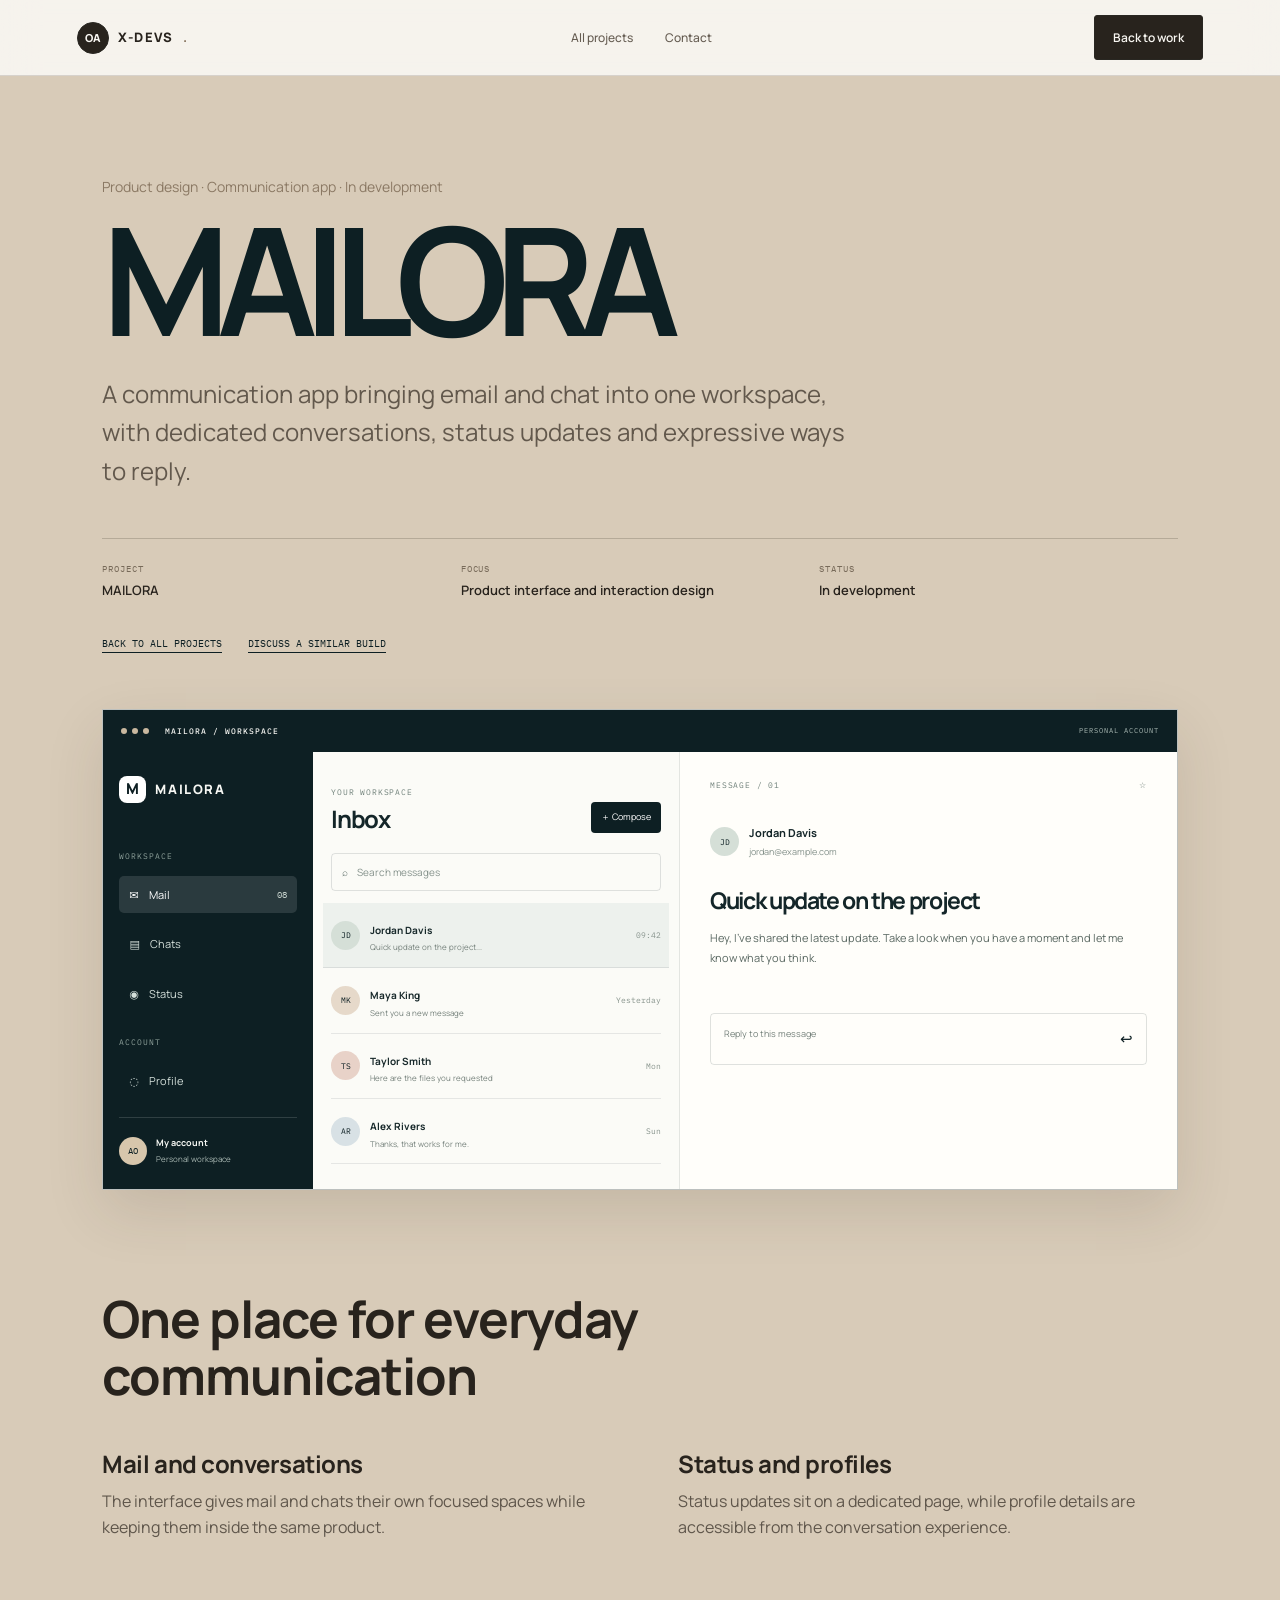
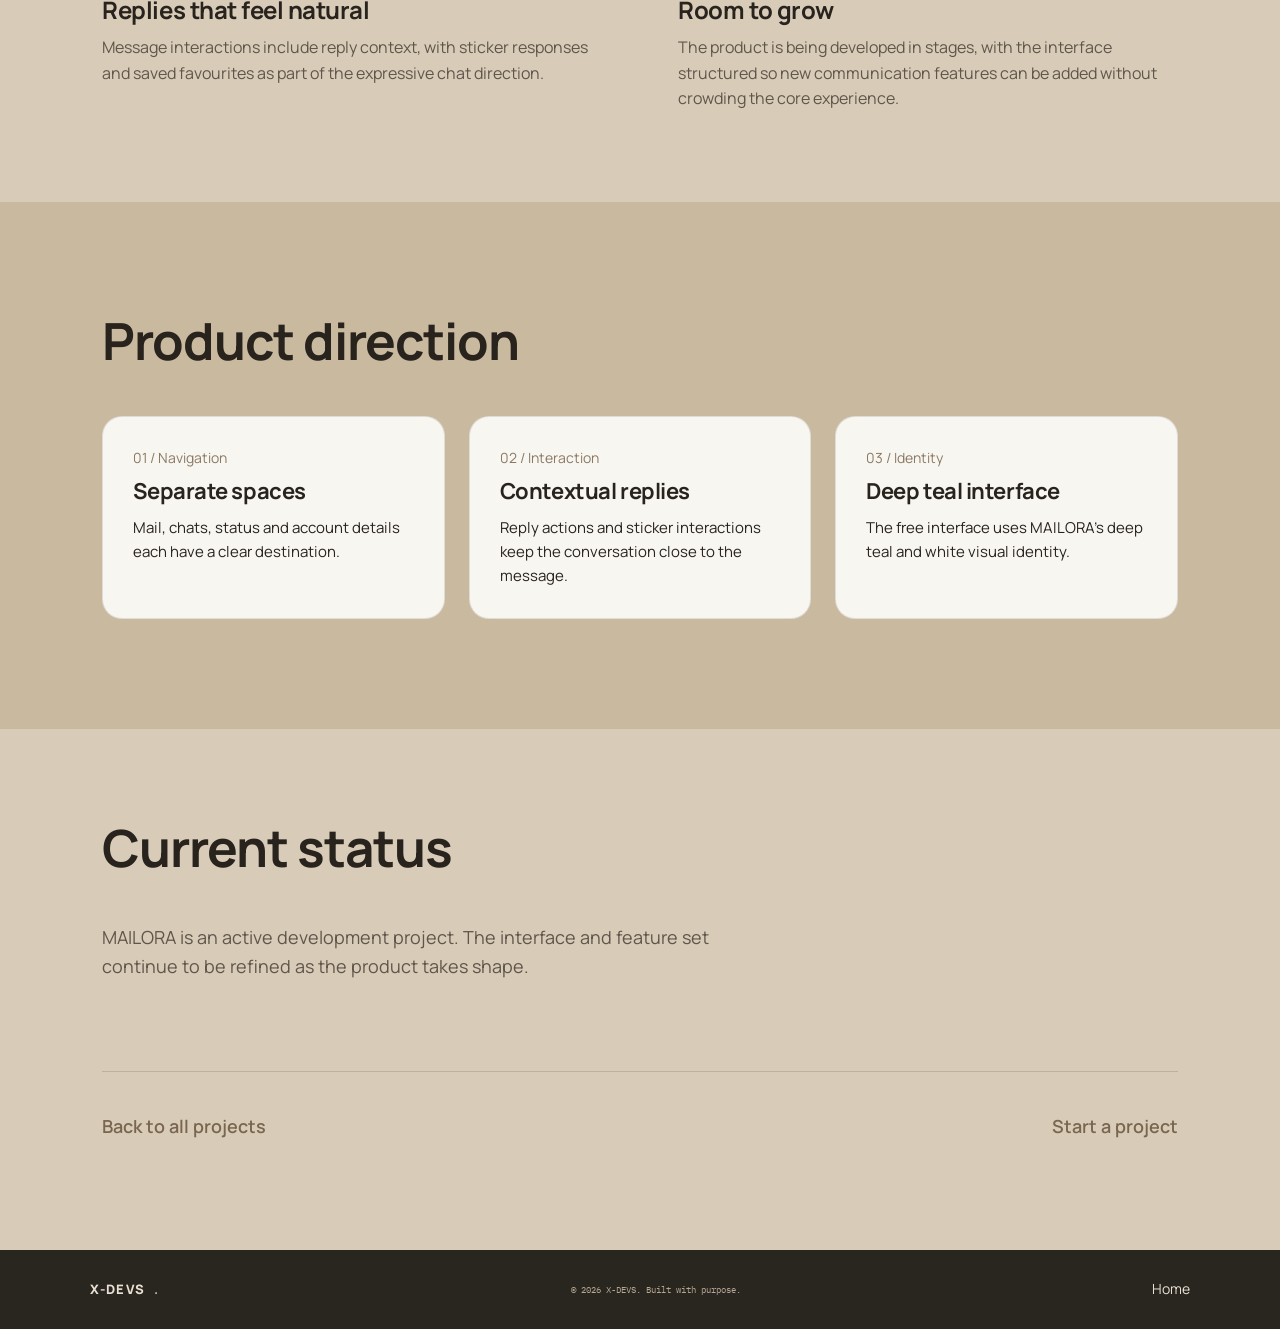
==== commit 9787338a: "Keep private MAILORA source link off public case study" ====
--- a/project-mailora.html
+++ b/project-mailora.html
@@ -30,7 +30,7 @@
         <div><dt>Focus</dt><dd>Product interface and interaction design</dd></div>
         <div><dt>Status</dt><dd>In development</dd></div>
       </dl>
-      <div class="links"><a href="https://github.com/ghostichukwu002/Mailora" target="_blank" rel="noopener">Private source repository</a><a href="index.html#contact">Discuss a similar build</a></div>
+      <div class="links"><a href="index.html#showcase">Back to all projects</a><a href="index.html#contact">Discuss a similar build</a></div>
     </section>
 
     <section class="mailora-product-frame" aria-label="MAILORA interface preview">
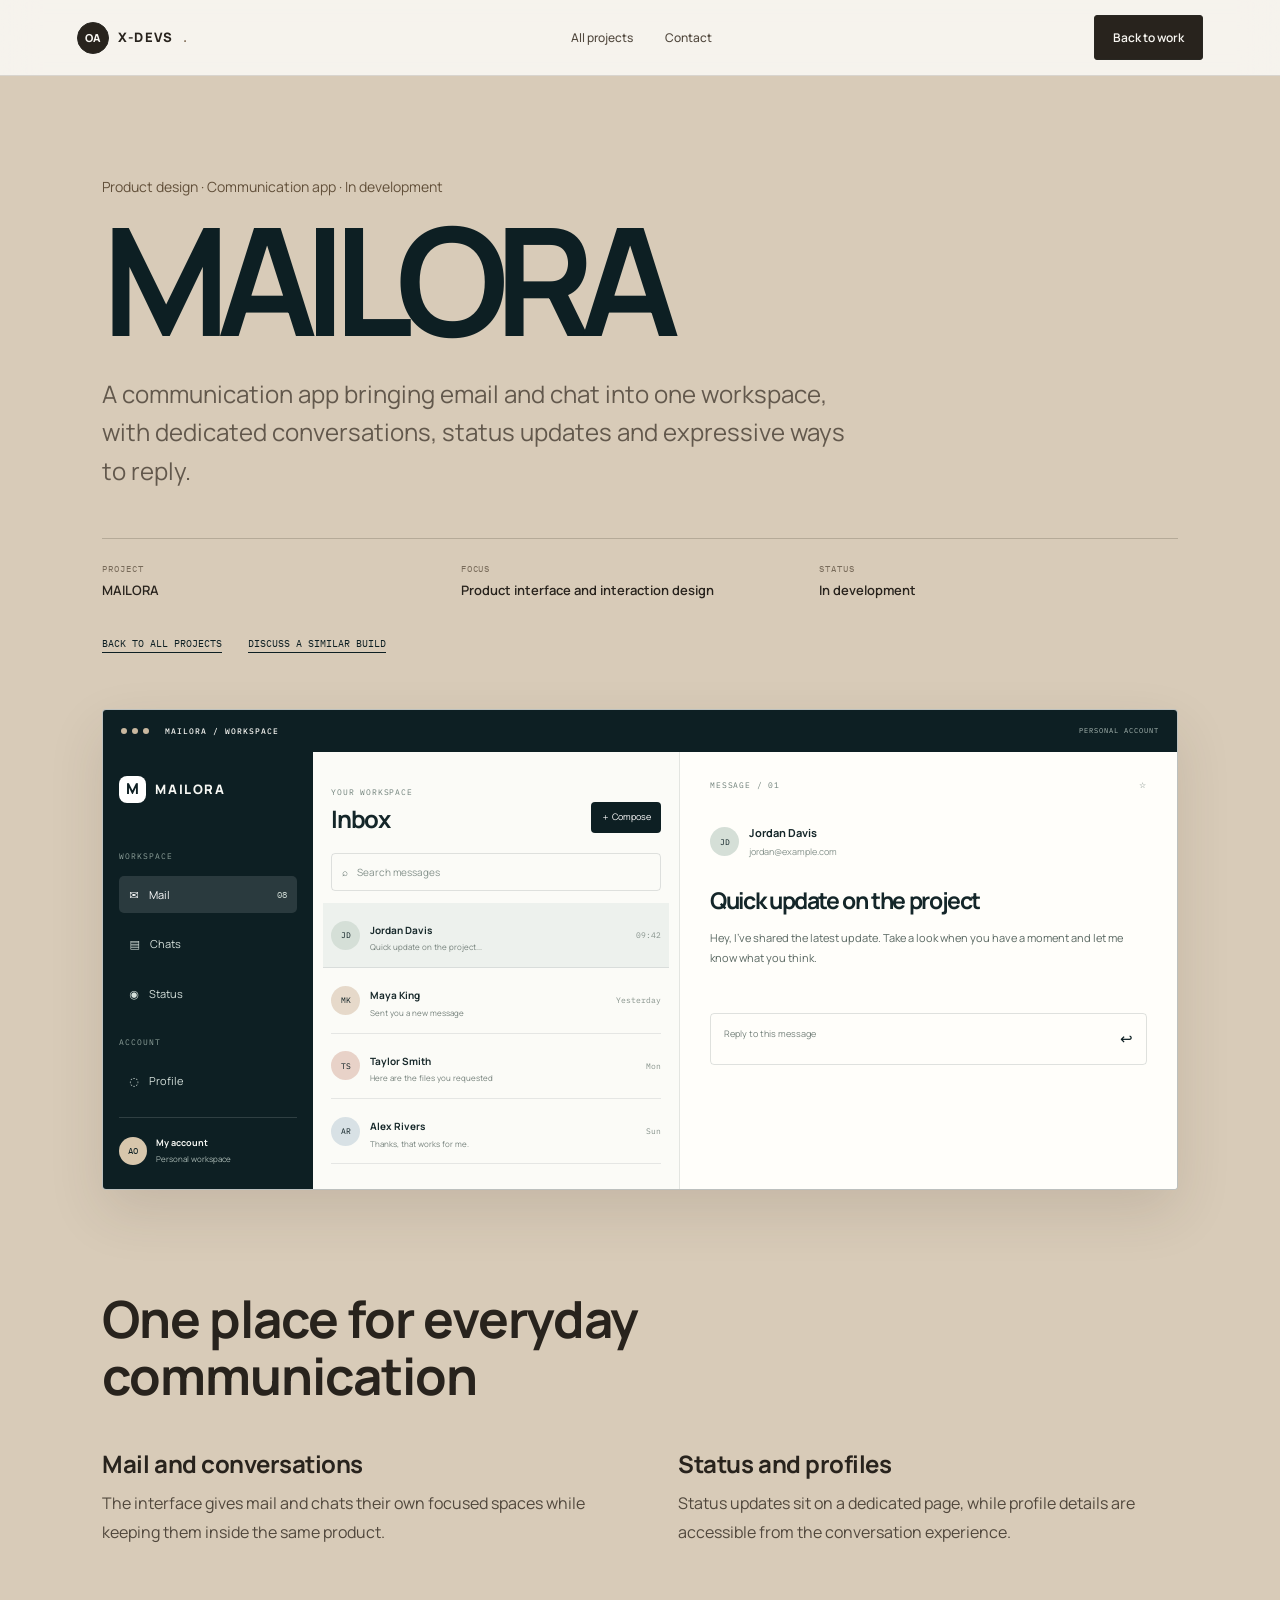
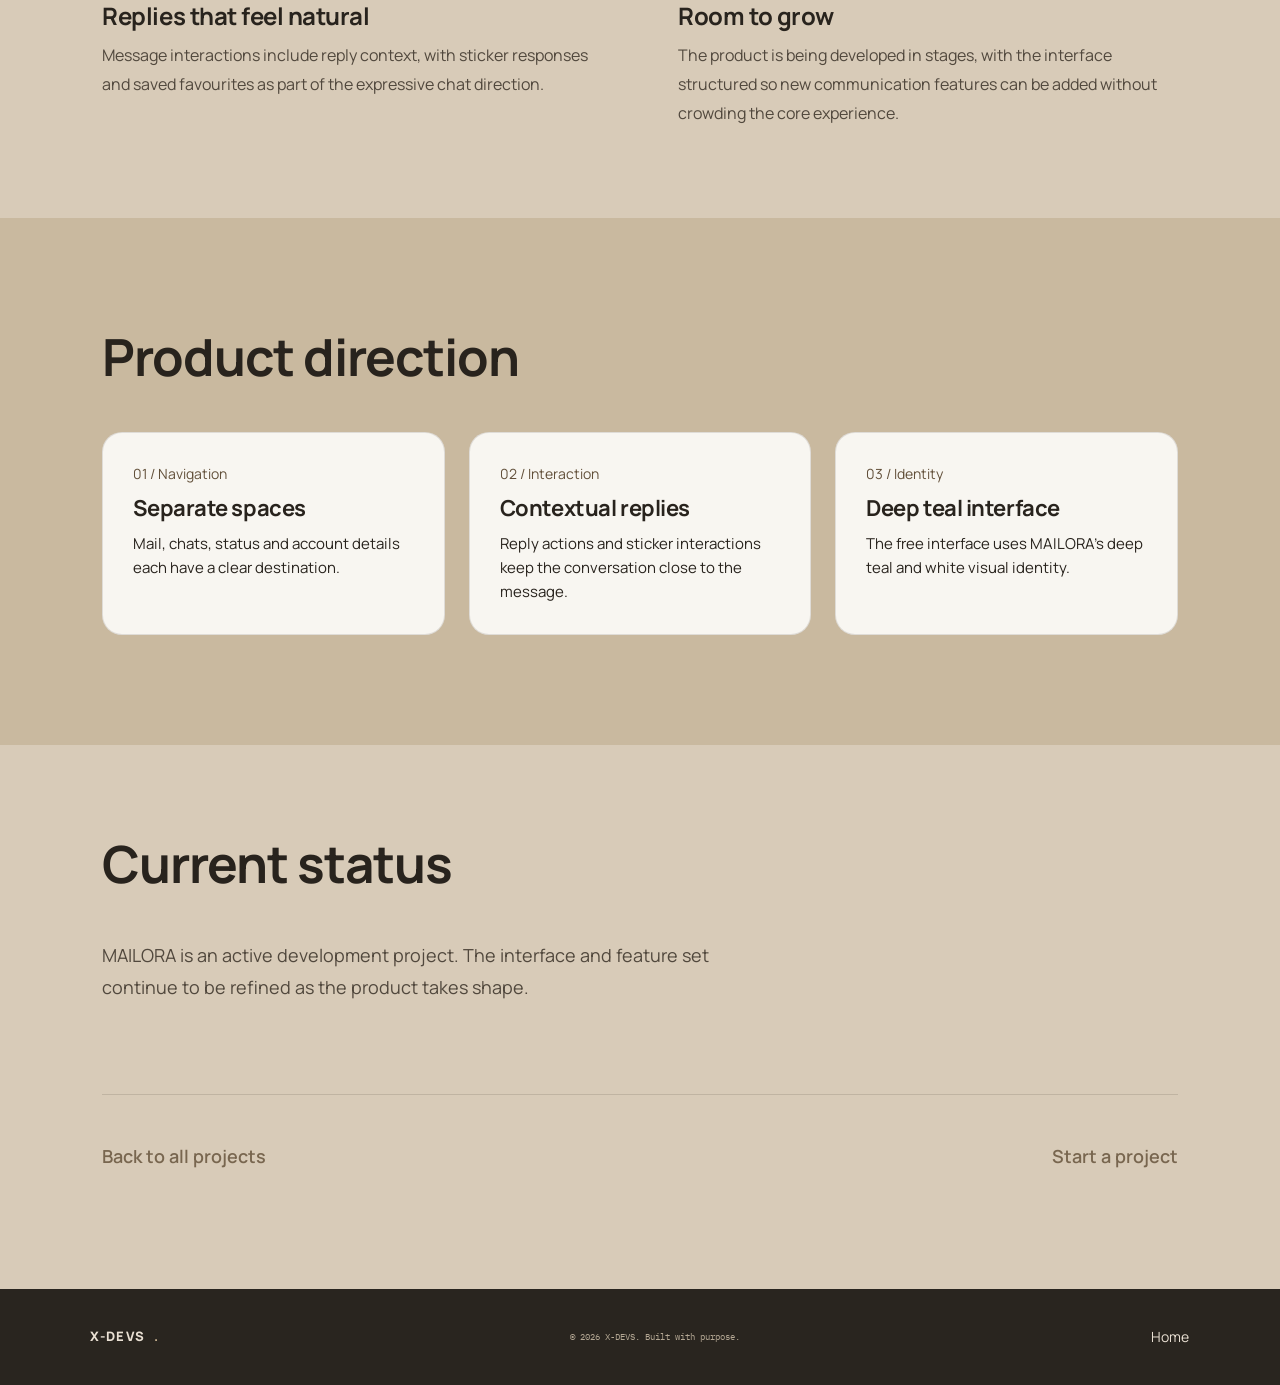
==== commit e0153753: "Apply shared portfolio polish to case study" ====
--- a/project-mailora.html
+++ b/project-mailora.html
@@ -13,6 +13,7 @@
   <link href="https://fonts.googleapis.com/css2?family=IBM+Plex+Mono:wght@400;500;600&family=Manrope:wght@400;500;600;700;800&display=swap" rel="stylesheet">
   <link rel="stylesheet" href="style.css">
   <link rel="stylesheet" href="portfolio-refresh.css">
+  <link rel="stylesheet" href="portfolio-polish.css">
 </head>
 <body class="mailora-case">
   <header class="site-header">
--- a/portfolio-polish.css
+++ b/portfolio-polish.css
@@ -0,0 +1,182 @@
+/* X-DEVS portfolio polish — UI/UX Pro Max + Design Motion Principles */
+:root{
+  --sand:#d8cbb8;
+  --sand-deep:#c9b99f;
+  --paper:#f8f6f1;
+  --white:#fffefa;
+  --ink:#28231d;
+  --muted:#665d52;
+  --bronze:#62503a;
+  --muted:#51483d;
+  --line:rgba(58,47,34,.15);
+  --motion-fast:180ms;
+  --motion-ui:260ms;
+  --ease-out:cubic-bezier(.16,1,.3,1);
+  --ease-standard:cubic-bezier(.2,.8,.2,1);
+}
+html{scroll-behavior:smooth;scroll-padding-top:92px}
+body{overflow-x:clip}
+.site-header{min-height:76px;isolation:isolate}
+.site-header nav{align-items:center}
+.site-header nav a{min-height:42px;display:inline-flex;align-items:center}
+.site-header nav a:focus-visible,
+.header-cta:focus-visible,
+.btn:focus-visible,
+.project-card:focus-visible,
+.workspace-project:focus-visible,
+.text-link:focus-visible,
+.contact-form input:focus-visible,
+.contact-form select:focus-visible,
+.contact-form textarea:focus-visible,
+.tab:focus-visible,
+.menu-toggle:focus-visible{
+  outline:2px solid var(--bronze)!important;
+  outline-offset:4px!important;
+}
+.menu-toggle{min-width:44px;min-height:44px;border-radius:3px}
+.menu-toggle i{transition:transform var(--motion-fast) var(--ease-standard)}
+.menu-toggle[aria-expanded="true"] i:first-child{transform:translateY(3.5px) rotate(45deg)}
+.menu-toggle[aria-expanded="true"] i:last-child{transform:translateY(-3.5px) rotate(-45deg)}
+.hero{isolation:isolate}
+.hero-copy{min-width:0}
+.identity{line-height:1.6}
+.status{gap:9px}
+.pulse,.live{animation:none!important;box-shadow:none!important}
+.pulse{flex:none}
+.hero h1{max-width:11ch;text-wrap:balance}
+.hero h1 .line{overflow:visible}
+.rotator-line{line-height:1.45}
+.rotator{min-width:0}
+.lead{max-width:58ch}
+.roles{gap:8px}
+.roles li{min-height:34px;display:inline-flex;align-items:center}
+.btn{min-height:46px;justify-content:center;gap:9px;transition:background var(--motion-fast) var(--ease-standard),color var(--motion-fast) var(--ease-standard),border-color var(--motion-fast) var(--ease-standard),transform var(--motion-fast) var(--ease-out),box-shadow var(--motion-fast) var(--ease-standard)}
+.btn:active{transform:translateY(0)!important}
+.hero-workspace{max-width:560px;width:100%;justify-self:end;transform:rotate(.7deg);transition:transform 350ms var(--ease-out),box-shadow 350ms var(--ease-out)}
+.hero-workspace:hover{transform:translateY(-3px) rotate(0);box-shadow:14px 18px 0 rgba(115,96,72,.1),0 30px 74px rgba(55,43,29,.14)}
+.workspace-project{min-height:70px}
+.workspace-project--static{opacity:.82}
+.workspace-project-copy small{line-height:1.5}
+.active-terminal{max-width:560px;width:100%;overflow:hidden}
+.terminal-body{min-width:0}
+.terminal-output{overflow-wrap:anywhere}
+.marquee{overflow:hidden}
+.marquee-track{animation:none!important;transform:none!important;justify-content:center;flex-wrap:wrap;width:100%;gap:10px 22px;padding:2px 20px}
+.marquee-track span{font-size:10px!important;letter-spacing:.1em;padding:5px 0!important;gap:12px!important}
+.marquee-track span[aria-hidden="true"]{display:none}
+.marquee-track span:after{width:4px;height:4px}
+.section{scroll-margin-top:90px}
+.section-title{max-width:18ch;text-wrap:balance}
+.prose p{max-width:65ch;line-height:1.8}
+.stat-card{min-width:0;transition:transform var(--motion-ui) var(--ease-out),box-shadow var(--motion-ui) var(--ease-standard)}
+.stat-card:hover{transform:translateY(-2px);box-shadow:0 12px 26px rgba(55,43,29,.08)}
+.tabs{gap:5px}
+.tab{min-height:44px;min-width:90px;transition:background var(--motion-fast) var(--ease-standard),color var(--motion-fast) var(--ease-standard),transform var(--motion-fast) var(--ease-standard)}
+.tab:active{transform:scale(.98)}
+.panel{animation:none!important}
+.project-grid{align-items:stretch;gap:20px}
+.project-card{min-width:0;border-radius:4px!important;overflow:hidden;transition:transform 240ms var(--ease-out),box-shadow 240ms var(--ease-standard),border-color 240ms var(--ease-standard)!important}
+.project-card:hover{transform:translateY(-4px)!important}
+.project-card:active{transform:translateY(-1px)!important}
+.project-card .vis,.project-card .thumb{position:relative;overflow:hidden}
+.project-card .thumb img{display:block;width:100%;height:100%;object-fit:cover;transition:transform 420ms var(--ease-out)}
+.project-card:hover .thumb img{transform:scale(1.025)}
+.project-card .card-body{display:flex;flex-direction:column;align-items:flex-start;flex:1}
+.project-card .card-body>p:not(.kicker){max-width:54ch;line-height:1.75}
+.project-card .kicker{display:flex;align-items:center;gap:7px;min-height:18px}
+.project-card h3{line-height:1.08}
+.card-link{display:inline-flex;align-items:center;gap:8px;margin-top:auto;padding-top:18px}
+.card-link:after{content:"↗";transition:transform var(--motion-fast) var(--ease-out)}
+.project-card:hover .card-link:after{transform:translate(2px,-2px)}
+.project-card--mailora{grid-column:span 7}
+.project-card--studmart{grid-column:span 5}
+.project-card--mailora .vis-mailora{min-height:280px}
+.project-card--mailora .card-body{min-height:220px}
+.project-card--studmart .thumb{min-height:280px}
+.creative-piece{transition:background var(--motion-ui) var(--ease-standard)}
+.creative-piece:hover{background:rgba(255,254,250,.24)!important}
+.artwork{overflow:hidden;position:relative}
+.artwork:after{content:"";position:absolute;inset:0;pointer-events:none;background:linear-gradient(135deg,rgba(255,255,255,.16),transparent 52%);opacity:.6}
+.creative-caption p{max-width:38ch;line-height:1.7}
+.service{transition:transform var(--motion-ui) var(--ease-out)}
+.service:hover{transform:translateX(3px)}
+.steps li{min-width:0}
+.contact-card{align-items:start}
+.contact-form label{display:grid;gap:8px;line-height:1.4}
+.contact-form input,.contact-form select,.contact-form textarea{width:100%;min-height:46px;font-size:16px}
+.contact-form textarea{min-height:132px;resize:vertical}
+.contact-form button{min-height:48px;align-self:flex-start}
+.site-footer{gap:18px}
+.site-footer a,.site-footer .tech a{min-width:40px;min-height:40px;display:inline-flex;align-items:center;justify-content:center}
+.case-shot,.mailora-product-frame{border-radius:4px}
+.case-grid>div{min-width:0}
+.case-grid p,.case-note{line-height:1.8}
+.case-next a{min-height:44px;display:inline-flex;align-items:center}
+@media(max-width:980px){
+  .hero-workspace{justify-self:center}
+  .project-card--mailora,.project-card--studmart{grid-column:span 6}
+  .project-card--mailora .vis-mailora,.project-card--studmart .thumb{min-height:230px}
+}
+@media(max-width:860px){
+  .site-header nav.open{gap:8px!important}
+  .site-header nav.open a{min-height:46px}
+  .hero{gap:34px}
+  .hero-workspace{max-width:680px}
+  .section{scroll-margin-top:76px}
+  .contact-form button{width:100%}
+}
+@media(max-width:560px){
+  html{scroll-padding-top:76px}
+  .hero h1{max-width:10ch;text-wrap:pretty}
+  .rotator-line{max-width:34ch}
+  .hero-actions{display:grid;grid-template-columns:1fr}
+  .hero-actions .btn{width:100%}
+  .hero-workspace{transform:none!important}
+  .workspace-top,.workspace-head,.workspace-foot{letter-spacing:.05em}
+  .workspace-foot{flex-wrap:wrap}
+  .project-card--mailora,.project-card--studmart,.project-card{grid-column:1/-1!important}
+  .project-card--mailora .vis-mailora,.project-card--studmart .thumb{min-height:210px}
+  .project-card .card-body{min-height:0!important}
+  .tabs{display:grid;grid-template-columns:repeat(3,minmax(0,1fr));width:100%;gap:4px;padding:4px!important}
+  .tab{min-width:0;padding-inline:8px!important;font-size:9px!important}
+  .contact-form button{width:100%}
+}
+@media(hover:none){
+  .hero-workspace:hover{transform:none;box-shadow:18px 22px 0 rgba(115,96,72,.13),0 28px 70px rgba(55,43,29,.12)}
+  .project-card:hover{transform:none!important}
+  .project-card:hover .thumb img{transform:none}
+}
+@media(prefers-reduced-motion:reduce){
+  html{scroll-behavior:auto}
+  *,*::before,*::after{animation-duration:.01ms!important;animation-iteration-count:1!important;transition-duration:.01ms!important;scroll-behavior:auto!important}
+  .hero-workspace,.project-card,.stat-card,.service{transform:none!important}
+}
+
+/* Accessibility and contrast refinement */
+.skip-link{
+  position:fixed;z-index:1000;top:12px;left:12px;
+  padding:12px 16px;background:#28231d;color:#fffefa;
+  border-radius:3px;font:600 12px var(--mono);
+  transform:translateY(-160%);transition:transform 180ms var(--ease-out);
+}
+.skip-link:focus{transform:translateY(0);outline:2px solid #62503a;outline-offset:3px}
+.identity,.eyebrow,.kicker,.rotator,.text-link,.card-link{color:#62503a!important}
+.lead,.prose p,.creative-intro,.creative-caption p,.service p:not(.kicker),
+.steps p,.contact-intro>p,.case-grid p,.case-note{color:#51483d!important}
+.contact-links a,.contact-form label,.creative-caption h3{color:#51483d!important}
+.workspace-project-copy small{color:#d2c5b2}
+.rotator{animation:none!important}
+.rotator>span{animation:roleCycle 12s var(--ease-standard) infinite}
+.rotator>span:nth-child(1){animation-delay:0s}
+.rotator>span:nth-child(2){animation-delay:3s}
+.rotator>span:nth-child(3){animation-delay:6s}
+.rotator>span:nth-child(4){animation-delay:9s}
+@keyframes roleCycle{
+  0%,4%{opacity:0;transform:translateY(7px);filter:blur(3px)}
+  8%,22%{opacity:1;transform:translateY(0);filter:blur(0)}
+  26%,100%{opacity:0;transform:translateY(-6px);filter:blur(2px)}
+}
+@media(prefers-reduced-motion:reduce){
+  .rotator>span{animation:none!important}
+  .rotator>span:first-child{opacity:1!important;transform:none!important;filter:none!important}
+}
